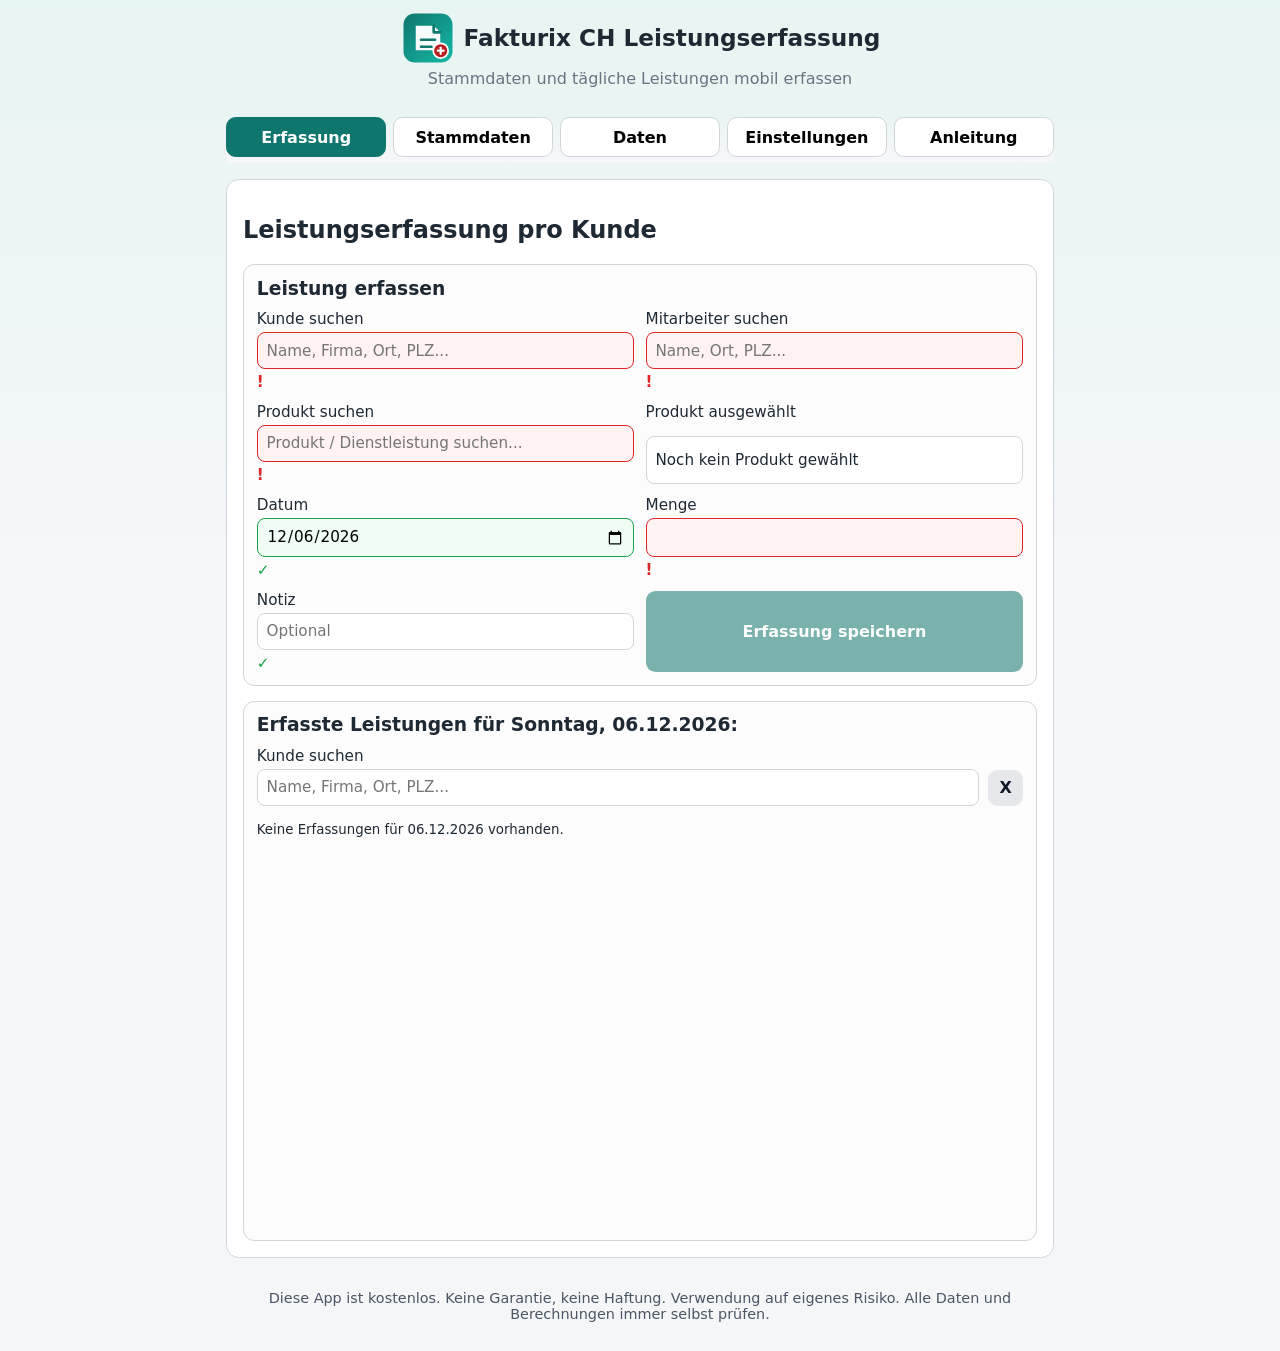
==== leistungserfassung/index.html @ 6118d9c0 "Add files via upload" ====
﻿<!doctype html>
<html lang="de-CH">
<head>
  <meta charset="UTF-8" />
  <meta name="viewport" content="width=device-width, initial-scale=1.0, viewport-fit=cover" />
  <title>Fakturix CH Leistungserfassung</title>
  <link rel="stylesheet" href="styles.css" />
  <link rel="icon" type="image/svg+xml" href="assets/fakturix-favicon.svg" />
</head>
<body>
  <header class="app-header">
    <div class="app-title-row">
      <img class="app-brand-logo" src="assets/fakturix-logo.svg" alt="Fakturix CH Logo" />
      <h1>Fakturix CH Leistungserfassung</h1>
    </div>
    <p>Stammdaten und tägliche Leistungen mobil erfassen</p>
    <br />
  </header>

  <main class="container">
    <nav class="tabs tabs-main" role="tablist" aria-label="Hauptbereiche">
      <button class="tab active" data-tab="erfassung" role="tab" aria-selected="true">Erfassung</button>
      <button class="tab" data-tab="stammdaten" role="tab" aria-selected="false">Stammdaten</button>
      <button class="tab" data-tab="wartung" role="tab" aria-selected="false">Daten</button>
      <button class="tab" data-tab="einstellungen" role="tab" aria-selected="false">Einstellungen</button>
      <button class="tab" data-tab="anleitung" role="tab" aria-selected="false">Anleitung</button>
    </nav>

    <div id="flashMessage" class="flash-message" hidden aria-live="polite"></div>

    <section id="erfassung" class="panel active" role="tabpanel">
      <h2>Leistungserfassung pro Kunde</h2>
      <section class="subsection">
        <h3>Leistung erfassen</h3>
        <form id="entryForm" class="form-grid">
          <label>Kunde suchen
            <input id="entryCustomerSearch" type="text" list="customerSuggestions" placeholder="Name, Firma, Ort, PLZ..." autocomplete="off" required data-required-linked-id="entryCustomer" />
            <datalist id="customerSuggestions"></datalist>
          </label>
          <label id="entryCustomerSelectedRow">Kunde ausgewählt
            <input id="entryCustomerDisplay" class="selection-display" type="text" readonly placeholder="Noch kein Kunde gewählt" />
            <input type="hidden" name="customerId" id="entryCustomer" />
          </label>
          <label>Mitarbeiter suchen
            <input id="entryEmployeeSearch" type="text" list="employeeSuggestions" placeholder="Name, Ort, PLZ..." autocomplete="off" required data-required-linked-id="entryEmployee" />
            <datalist id="employeeSuggestions"></datalist>
          </label>
          <label id="entryEmployeeSelectedRow">Mitarbeiter ausgewählt
            <input id="entryEmployeeDisplay" class="selection-display" type="text" readonly placeholder="Noch kein Mitarbeiter gewählt" />
            <input type="hidden" name="employeeId" id="entryEmployee" />
          </label>
          <label>Produkt suchen
            <input id="entryItemSearch" type="text" list="itemSuggestions" placeholder="Produkt / Dienstleistung suchen..." autocomplete="off" required data-required-linked-id="entryItem" />
            <datalist id="itemSuggestions"></datalist>
          </label>
          <label id="entryItemSelectedRow">Produkt ausgewählt
            <input id="entryItemDisplay" class="selection-display" type="text" readonly placeholder="Noch kein Produkt gewählt" />
            <input type="hidden" name="itemId" id="entryItem" />
          </label>
          <label>Datum
            <input name="date" id="entryDate" type="date" required />
          </label>
          <label>Menge<input name="quantity" type="number" step="0.01" min="0.01" required /></label>
          <label class="optional-indicator optional-ok">Notiz<input name="note" type="text" placeholder="Optional" /></label>
          <div class="actions">
            <button id="entrySubmitBtn" type="submit" class="primary" disabled>Erfassung speichern</button>
            <button id="entryCancelBtn" type="button" class="secondary" hidden>Bearbeiten abbrechen</button>
          </div>
        </form>
      </section>
      <section class="subsection">
        <div id="entryListHeader"></div>
        <div class="entry-list-filter-row">
          <label class="entry-list-filter-label">Kunde suchen
            <input id="entryListCustomerSearch" type="search" placeholder="Name, Firma, Ort, PLZ..." autocomplete="off" />
          </label>
          <button id="entryListCustomerClear" type="button" class="secondary" aria-label="Kundensuche zurücksetzen">X</button>
        </div>
        <div id="entryList" class="list"></div>
      </section>
    </section>

    <section id="stammdaten" class="panel" role="tabpanel" hidden>
      <nav class="tabs tabs-sub" role="tablist" aria-label="Stammdaten">
        <button class="subtab active" data-subtab="stamm-kunden" role="tab" aria-selected="true">Kunden</button>
        <button class="subtab" data-subtab="stamm-mitarbeiter" role="tab" aria-selected="false">Mitarbeiter</button>
        <button class="subtab" data-subtab="stamm-produkte" role="tab" aria-selected="false">Produkte</button>
        <button class="subtab" data-subtab="stamm-einheiten" role="tab" aria-selected="false">Einheiten</button>
        <button class="subtab" data-subtab="stamm-produkttypen" role="tab" aria-selected="false">Produkttypen</button>
      </nav>

      <section id="stamm-kunden" class="subpanel active" role="tabpanel">
        <h2>Kunden</h2>
        <section class="subsection">
          <h3>Kunde erfassen</h3>
          <form id="customerForm" class="form-grid customer-form">
            <label>Firma<input name="company" type="text" /></label>
            <div class="field-row">
              <label>Vorname<input name="firstName" type="text" required /></label>
              <label>Name<input name="lastName" type="text" required /></label>
            </div>
            <label>Strasse<input name="street" type="text" required /></label>
            <div class="field-row">
              <label>PLZ<input name="zip" type="text" required /></label>
              <label>Ort<input name="city" type="text" required /></label>
            </div>
            <label>Telefon<input name="phone" type="tel" /></label>
            <label>Email<input name="email" type="email" /></label>
            <div class="actions">
              <button id="customerSubmitBtn" type="submit" class="primary" disabled>Kunde speichern</button>
              <button id="customerCancelBtn" type="button" class="secondary" hidden>Bearbeiten abbrechen</button>
            </div>
          </form>
        </section>
        <section class="subsection">
          <h3>Meine Kunden</h3>
          <div class="entry-list-filter-row">
            <label class="entry-list-filter-label">Kunde suchen
              <input id="customerSearch" type="search" placeholder="Name, Firma, Ort, PLZ, Tel, Email..." autocomplete="off" />
            </label>
            <button id="customerSearchClear" type="button" class="secondary" aria-label="Kundensuche zurücksetzen">X</button>
          </div>
          <div id="customerList" class="list"></div>
        </section>
      </section>

      <section id="stamm-mitarbeiter" class="subpanel" role="tabpanel" hidden>
        <h2>Mitarbeiter</h2>
        <section class="subsection">
          <h3>Mitarbeiter erfassen</h3>
          <form id="employeeForm" class="form-grid customer-form">
            <div class="field-row">
              <label>Vorname<input name="firstName" type="text" required /></label>
              <label>Name<input name="lastName" type="text" required /></label>
            </div>
            <label>Strasse<input name="street" type="text" required /></label>
            <div class="field-row">
              <label>PLZ<input name="zip" type="text" required /></label>
              <label>Ort<input name="city" type="text" required /></label>
            </div>
            <label>Telefon<input name="phone" type="tel" /></label>
            <label>Email<input name="email" type="email" /></label>
            <label>IBAN<input name="iban" type="text" placeholder="CHxx xxxx xxxx xxxx xxxx x" /></label>
            <label>Vereinbarter Stundenlohn (CHF)<input name="hourlyWage" type="number" step="0.01" min="0" required /></label>
            <div class="actions">
              <button id="employeeSubmitBtn" type="submit" class="primary" disabled>Mitarbeiter speichern</button>
              <button id="employeeCancelBtn" type="button" class="secondary" hidden>Bearbeiten abbrechen</button>
            </div>
          </form>
        </section>
        <section class="subsection">
          <h3>Meine Mitarbeiter</h3>
          <div class="entry-list-filter-row">
            <label class="entry-list-filter-label">Mitarbeiter suchen
              <input id="employeeSearch" type="search" placeholder="Name, Ort, PLZ, Tel, Email..." autocomplete="off" />
            </label>
            <button id="employeeSearchClear" type="button" class="secondary" aria-label="Mitarbeitersuche zurücksetzen">X</button>
          </div>
          <div id="employeeList" class="list"></div>
        </section>
      </section>

      <section id="stamm-produkte" class="subpanel" role="tabpanel" hidden>
        <h2>Produkte</h2>
        <section class="subsection">
          <h3>Produkt erfassen</h3>
          <form id="itemForm" class="form-grid">
            <label>Bezeichnung<input name="name" type="text" required /></label>
            <label>Typ
              <select name="typeId" id="itemType" required></select>
            </label>
            <label>Einheit
              <select name="unitId" id="itemUnit" required></select>
            </label>
            <label>Preis pro Einheit (CHF)<input name="price" type="number" step="0.01" min="0" required /></label>
            <div class="actions">
              <button id="itemSubmitBtn" type="submit" class="primary" disabled>Eintrag speichern</button>
              <button id="itemCancelBtn" type="button" class="secondary" hidden>Bearbeiten abbrechen</button>
            </div>
          </form>
        </section>
        <section class="subsection product-list-section">
          <h3>Meine Produkte</h3>
          <div class="entry-list-filter-row">
            <label class="entry-list-filter-label">Dienstleistungen/Produkte suchen
              <input id="itemSearch" type="search" placeholder="Bezeichnung, Typ, Einheit, Preis..." autocomplete="off" />
            </label>
            <button id="itemSearchClear" type="button" class="secondary" aria-label="Produktsuche zurücksetzen">X</button>
          </div>
          <div id="itemList" class="list"></div>
        </section>
      </section>

      <section id="stamm-einheiten" class="subpanel" role="tabpanel" hidden>
        <h2>Einheiten</h2>
        <section class="subsection">
          <h3>Einheit erfassen</h3>
          <form id="unitForm" class="form-grid">
            <label>Bezeichnung<input name="name" type="text" required /></label>
            <div class="actions">
              <button id="unitSubmitBtn" type="submit" class="primary" disabled>Einheit speichern</button>
              <button id="unitCancelBtn" type="button" class="secondary" hidden>Bearbeiten abbrechen</button>
            </div>
          </form>
        </section>
        <section class="subsection">
          <h3>Meine Einheiten</h3>
          <div class="entry-list-filter-row">
            <label class="entry-list-filter-label">Einheit suchen
              <input id="unitSearch" type="search" placeholder="Bezeichnung..." autocomplete="off" />
            </label>
            <button id="unitSearchClear" type="button" class="secondary" aria-label="Einheitensuche zurücksetzen">X</button>
          </div>
          <div id="unitList" class="list"></div>
        </section>
      </section>

      <section id="stamm-produkttypen" class="subpanel" role="tabpanel" hidden>
        <h2>Produkttypen</h2>
        <section class="subsection">
          <h3>Produkttyp erfassen</h3>
          <form id="productTypeForm" class="form-grid">
            <label>Bezeichnung<input name="name" type="text" required /></label>
            <div class="actions">
              <button id="productTypeSubmitBtn" type="submit" class="primary" disabled>Produkttyp speichern</button>
              <button id="productTypeCancelBtn" type="button" class="secondary" hidden>Bearbeiten abbrechen</button>
            </div>
          </form>
        </section>
        <section class="subsection">
          <h3>Meine Produkttypen</h3>
          <div class="entry-list-filter-row">
            <label class="entry-list-filter-label">Produkttyp suchen
              <input id="productTypeSearch" type="search" placeholder="Bezeichnung..." autocomplete="off" />
            </label>
            <button id="productTypeSearchClear" type="button" class="secondary" aria-label="Produkttypensuche zurücksetzen">X</button>
          </div>
          <div id="productTypeList" class="list"></div>
        </section>
      </section>
    </section>

    <section id="wartung" class="panel" role="tabpanel" hidden>
      <nav class="tabs tabs-sub" role="tablist" aria-label="Wartung">
        <button class="subtab active" data-subtab="wartung-export" role="tab" aria-selected="true">Export</button>
        <button class="subtab" data-subtab="wartung-import" role="tab" aria-selected="false">Import</button>
      </nav>

      <section id="wartung-import" class="subpanel" role="tabpanel" hidden>
        <h2>Datenimport</h2>
        <p>Importiert eine zuvor exportierte JSON-Datei und ersetzt die aktuellen mobilen Daten.</p>
        <label for="importFile">Export-Datei auswählen</label>
        <input id="importFile" type="file" accept=".json,application/json" />
        <button id="importBtn" class="secondary" disabled>Importieren (ersetzen)</button>
        <p id="importStatus" class="status"></p>
      </section>

      <section id="wartung-export" class="subpanel active" role="tabpanel">
        <h2>Datenexport</h2>
        <p>Exportiert alle mobilen Daten (Kunden, Mitarbeiter, Dienstleistungen/Produkte, Erfassungen) als JSON-Datei.</p>
        <button id="exportBtn" class="primary">Exportieren</button>
        <section id="exportCleanupResult" class="cleanup-result" hidden>
          <h3>Werden beim Export bereinigt</h3>
          <div id="exportCleanupList" class="cleanup-result-list"></div>
        </section>
        <p id="exportStatus" class="status"></p>
      </section>
    </section>

    <section id="einstellungen" class="panel" role="tabpanel" hidden>
      <h2>Einstellungen</h2>
      <h3>Währung</h3>
      <form id="settingsForm" class="form-grid">
        <label>Währung (ISO-Code, z.B. CHF)
          <input id="currencyCode" name="currency" type="text" value="CHF" maxlength="3" required />
        </label>
        <h3 class="settings-subtitle">Datenbereinigung</h3>
        <label>Erfassungen aufbewahren (Monate)
          <select id="retentionMonths" name="retentionMonths" required>
            <option value="1">1</option>
            <option value="2">2</option>
            <option value="3">3</option>
            <option value="4">4</option>
            <option value="5">5</option>
            <option value="6">6</option>
            <option value="7">7</option>
            <option value="8">8</option>
            <option value="9">9</option>
            <option value="10">10</option>
            <option value="11">11</option>
            <option value="12">12</option>
          </select>
        </label>
        <button type="submit" class="primary">Einstellungen speichern</button>
      </form>
      <p id="settingsStatus" class="status"></p>
      <small>Beim Export werden Erfassungen älter als die gewählte Anzahl Monate automatisch gelöscht.</small>

      <section class="settings-reset-block">
        <h3>Applikation zurücksetzen</h3>
        <label class="reset-confirm-label">
          <input id="resetConfirmCheckbox" type="checkbox" required />
          Ich bestätige, dass alle Daten endgültig gelöscht werden.
        </label>
        <div class="actions">
          <button id="resetDataBtn" class="danger" type="button" disabled>Alle Daten löschen</button>
        </div>
      </section>
    </section>

    <section id="anleitung" class="panel" role="tabpanel" hidden>
      <h2>Anleitung Mobile App</h2>
      <section class="subsection guide">
        <h3>Allgemein</h3>
        <p>Appzweck: Gratis mobile Stammdaten- und Leistungserfassung, lokal im Browser gespeichert, mit regelmässigem Export auf Google Drive oder iCloud.</p>
        <p>Einmal monatlich werden in der Verrechnungs-Desktop-App Rechnungen mit Schweizer QR-Code generiert, Rechnungen monitoriert, Kontoauszüge importiert und Zahlungseingänge mit offenen Rechnungen abgeglichen.</p>
        <p>Zusätzlich ist eine Stundenabrechnung pro Mitarbeiter möglich.</p>
      </section>
      <section class="subsection guide">
        <h3>So ist die App gedacht</h3>
        <ol>
          <li>Zuerst unter <strong>Stammdaten</strong> alles einmalig erfassen: Kunden, Mitarbeiter, Produkte/Dienstleistungen.</li>
          <li>Danach täglich unter <strong>Erfassung</strong> pro Kunde/Mitarbeiter die Leistung mit Datum und Menge erfassen.</li>
          <li>Monatsende: Export-Datei in der Desktop-App importieren und Rechnungen erstellen.</li>
        </ol>
      </section>

      <section class="subsection guide">
        <h3>Empfohlener Tagesablauf</h3>
        <ol>
          <li>Leistung erfassen direkt nach dem Einsatz.</li>
          <li>Kurze Kontrolle der Tagesliste.</li>
          <li>Am Tagesende Export ausführen und Datei sichern.</li>
        </ol>
      </section>

      <section class="subsection guide guide-warning">
        <h3>Wichtig: Regelmässig exportieren</h3>
        <p><strong>Wichtig:</strong> Alle Daten werden im Local Storage des Browsers gespeichert und können bei Browser-Reset, App-/Browser-Update oder Gerätewechsel verloren gehen.</p>
        <p>Exportiere die Daten regelmässig (am besten täglich) und speichere die Datei zusätzlich in einer Cloud, z.B. Google Drive.</p>
        <p>Falls Daten verloren gehen, kann ein früherer Export über <strong>Wartung &gt; Import</strong> wieder importiert werden.</p>
      </section>

      <section class="subsection guide">
        <h3>Import auf Desktop</h3>
        <ol>
          <li>In der Desktop-App im Tab <strong>Import</strong> die Export-Datei laden.</li>
          <li>Nach dem Import Rechnungen für den gewünschten Monat erstellen.</li>
          <li>Rechnungsjournal prüfen und bei Bedarf drucken/speichern.</li>
        </ol>
      </section>
      <section class="subsection guide">
        <h3>Flussdiagramm</h3>
        <pre class="flow-diagram">
[Stammdaten erfassen]
Kunden | Mitarbeiter | Produkte
            |
            v
[Tägliche Leistungserfassung]
Kunde + Mitarbeiter + Produkt + Datum + Menge
            |
            v
[Regelmässig exportieren]
JSON-Datei speichern (z.B. Google Drive oder iCloud)
            |
            v
[Monatlich Desktop-Import]
Exportdatei importieren
            |
            v
[Rechnungen generieren]
pro Kunde / Monat mit Schweizer QR-Code
            |
            v
[Rechnungsmonitoring & Abgleich]
Kontoauszüge importieren, Zahlungseingänge abgleichen
            |
            v
[Mitarbeiter-Stundenabrechnung]
Stunden auswerten und abrechnen
        </pre>
      </section>
    </section>
  </main>

  <footer class="app-footer">
    Diese App ist kostenlos. Keine Garantie, keine Haftung. Verwendung auf eigenes Risiko. Alle Daten und Berechnungen immer selbst prüfen.
  </footer>

  <script src="app.js"></script>
</body>
</html>
---- leistungserfassung/styles.css ----
﻿:root {
  --bg: #f4f6f8;
  --surface: #ffffff;
  --text: #1f2933;
  --muted: #6b7280;
  --primary: #0f766e;
  --primary-contrast: #ffffff;
  --border: #d1d5db;
}

* {
  box-sizing: border-box;
}

body {
  margin: 0;
  font-family: "Segoe UI", system-ui, -apple-system, sans-serif;
  background: linear-gradient(180deg, #e7f5f2 0%, var(--bg) 40%);
  color: var(--text);
}

.app-header {
  padding: 0.65rem 1rem 0.45rem;
  text-align: center;
}

.app-header h1 {
  margin: 0;
  font-size: 1.45rem;
  line-height: 1.15;
}


.app-header p {
  margin: 0.15rem 0 0;
  color: var(--muted);
}
.container {
  width: min(860px, 100%);
  margin: 0 auto;
  padding: 0 1rem 2rem;
}

.tabs {
  display: grid;
  grid-template-columns: repeat(auto-fit, minmax(120px, 1fr));
  gap: 0.4rem;
  margin-bottom: 1rem;
}

.tab {
  border: 1px solid var(--border);
  background: var(--surface);
  border-radius: 0.6rem;
  padding: 0.6rem;
  font-weight: 600;
}

.tab.active {
  background: var(--primary);
  color: var(--primary-contrast);
  border-color: var(--primary);
}

.tabs-sub {
  margin-bottom: 0.8rem;
}

.subtab {
  border: 1px solid var(--border);
  background: var(--surface);
  border-radius: 0.6rem;
  padding: 0.55rem 0.6rem;
  font-weight: 600;
  font: inherit;
}

.subtab.active {
  background: var(--primary);
  color: var(--primary-contrast);
  border-color: var(--primary);
}

.panel {
  background: var(--surface);
  border: 1px solid var(--border);
  border-radius: 0.8rem;
  padding: 1rem;
}

.subsection {
  border: 1px solid var(--border);
  border-radius: 0.7rem;
  padding: 0.8rem;
  background: #fcfcfc;
  margin-top: 0.9rem;
}

.subsection h3 {
  margin: 0 0 0.7rem;
}

.product-list-section {
  margin-top: 1.1rem;
  border-top: 2px solid #c5d7dd;
}

.form-grid {
  display: grid;
  gap: 0.7rem;
}

.field-row {
  display: grid;
  grid-template-columns: repeat(2, minmax(0, 1fr));
  gap: 0.7rem;
}

.customer-form {
  grid-template-columns: 1fr !important;
}

label {
  display: grid;
  gap: 0.25rem;
  font-size: 0.95rem;
}

input,
select,
button {
  font: inherit;
}

input,
select {
  border: 1px solid var(--border);
  border-radius: 0.5rem;
  padding: 0.55rem;
  background: #fff;
  min-height: 2.35rem;
  width: 100%;
  line-height: 1.2;
}

input.required-empty,
select.required-empty,
textarea.required-empty {
  border-color: #dc2626;
  background: #fef2f2;
}

input.required-filled,
select.required-filled,
textarea.required-filled {
  border-color: #16a34a;
  background: #f0fdf4;
}

label.required-indicator {
  position: relative;
}

label.required-indicator.required-empty::after {
  content: " !";
  color: #dc2626;
  font-weight: 800;
}

label.required-indicator.required-filled::after {
  content: " ✓";
  color: #16a34a;
  font-weight: 800;
}

label.optional-indicator.optional-ok::after {
  content: " ✓";
  color: #16a34a;
  font-weight: 800;
}

input[type="search"] {
  -webkit-appearance: textfield;
  appearance: textfield;
}

input[type="search"]::-webkit-search-decoration,
input[type="search"]::-webkit-search-cancel-button,
input[type="search"]::-webkit-search-results-button,
input[type="search"]::-webkit-search-results-decoration {
  -webkit-appearance: none;
  appearance: none;
}

input[readonly] {
  opacity: 1;
  -webkit-text-fill-color: var(--text);
}

input.selection-display {
  -webkit-appearance: textfield;
  appearance: textfield;
  background: #fff;
}

#entryCustomerSearch,
#entryCustomerDisplay,
#entryEmployeeSearch,
#entryEmployeeDisplay {
  height: 2.35rem;
  padding: 0.55rem;
}

button {
  border: none;
  border-radius: 0.6rem;
  padding: 0.65rem 0.8rem;
  cursor: pointer;
}

button.primary {
  background: var(--primary);
  color: var(--primary-contrast);
  font-weight: 700;
}

button.secondary {
  background: #e5e7eb;
  color: #111827;
  font-weight: 600;
}

button.danger {
  background: #b91c1c;
  color: #ffffff;
  font-weight: 600;
}

.list {
  margin-top: 1rem;
  display: grid;
  gap: 0.55rem;
}

.card {
  border: 1px solid var(--border);
  border-radius: 0.6rem;
  padding: 0.6rem;
  background: #fcfcfc;
}

.card strong {
  display: block;
}

.card small {
  color: var(--muted);
}

.card .customer-address {
  font-size: 1.03rem;
  color: #374151;
}

.card .customer-meta {
  font-size: 1.03rem;
  color: #374151;
}

.card .card-actions {
  margin-top: 0.6rem;
  display: flex;
  gap: 0.45rem;
}

.actions {
  display: flex;
  gap: 0.65rem;
}

.actions button {
  flex: 1;
}

.settings-reset-block {
  margin-top: 1rem;
  border-top: 1px solid var(--border);
  padding-top: 0.8rem;
}

.settings-reset-block h3 {
  margin: 0 0 0.55rem;
}

.reset-confirm-label {
  display: flex;
  align-items: center;
  gap: 0.5rem;
  margin: 0.25rem 0 0.7rem;
}

.reset-confirm-label input[type="checkbox"] {
  width: 1rem;
  height: 1rem;
  margin-top: 0;
}

.status {
  color: var(--muted);
}

.cleanup-result {
  margin-top: 0.8rem;
  border: 1px solid var(--border);
  border-radius: 0.7rem;
  padding: 0.7rem;
  background: #f8fafc;
}

.cleanup-result h3 {
  margin: 0 0 0.6rem;
}

.cleanup-result-list {
  display: grid;
  gap: 0.45rem;
}

.cleanup-result-row {
  border: 1px solid var(--border);
  border-radius: 0.55rem;
  background: #fff;
  padding: 0.5rem 0.6rem;
}

.entry-group {
  border: 1px solid var(--border);
  border-radius: 0.7rem;
  padding: 0.6rem;
  background: #f8fafc;
  margin-bottom: 1rem;
}

.entry-day-title {
  margin: 0 0 0.7rem;
}

.entry-group h3 {
  margin: 0 0 0.5rem;
  font-size: 1rem;
}

.entry-group .entry-main {
  margin: 0;
  font-size: 1.05rem;
  font-weight: 600;
}

.entry-group .entry-sub {
  margin: 0.25rem 0 0;
  font-size: 0.98rem;
  color: var(--muted);
}

.entry-group .card + .card {
  margin-top: 0.5rem;
}

.guide ol {
  margin: 0.2rem 0 0;
  padding-left: 1.1rem;
  display: grid;
  gap: 0.35rem;
}

.guide p {
  margin: 0.35rem 0;
}

.guide-warning {
  border-color: #f59e0b;
  background: #fffbeb;
}

.flow-diagram {
  margin: 0.2rem 0 0;
  padding: 0.7rem;
  border: 1px solid var(--border);
  border-radius: 0.6rem;
  background: #ffffff;
  font-family: "Consolas", "Courier New", monospace;
  font-size: 0.86rem;
  line-height: 1.35;
  white-space: pre-wrap;
}

@media (min-width: 640px) {
  .form-grid {
    grid-template-columns: repeat(2, minmax(0, 1fr));
  }

  .form-grid button {
    grid-column: 1 / -1;
  }
}

@media (max-width: 420px) {
  .field-row {
    grid-template-columns: 1fr;
  }
}



.app-title-row {
  display: flex;
  align-items: center;
  justify-content: center;
  gap: 0.5rem;
}



.app-footer {
  max-width: 860px;
  margin: 0 auto 1rem;
  padding: 0 1rem 0.8rem;
  color: #4b5563;
  font-size: 0.9rem;

  text-align: center;
}





.app-brand-logo {
  width: 56px;
  height: 56px;
  object-fit: contain;
  display: block;
  flex: 0 0 auto;
}














button:disabled {
  opacity: 0.55;
  cursor: not-allowed;
}




.tabs-main {
  position: sticky;
  top: 0;
  z-index: 40;
  background: linear-gradient(180deg, #e7f5f2 0%, var(--bg) 70%);
  padding-top: 0.2rem;
  padding-bottom: 0.35rem;
}


.entry-list-filter-row {
  display: grid;
  grid-template-columns: 1fr auto;
  gap: 0.55rem;
  align-items: end;
  margin-bottom: 0.35rem;
}

.entry-list-filter-label {
  margin: 0;
}

#entryListCustomerClear {
  min-width: 2.2rem;
  padding-inline: 0.55rem;
  line-height: 1;
}


.flash-message {
  position: fixed;
  left: 50%;
  top: 50%;
  transform: translate(-50%, -50%);
  z-index: 9999;
  width: min(96vw, 780px);
  padding: 1.6rem 1.8rem;
  border: 2px solid #16a34a;
  background: #ecfdf3;
  color: #14532d;
  border-radius: 1rem;
  text-align: center;
  font-size: 1.9rem;
  font-weight: 800;
  line-height: 1.2;
  box-shadow: 0 18px 40px rgba(15, 118, 110, 0.3);
}

.flash-message::before {
  content: "✓";
  display: inline-flex;
  align-items: center;
  justify-content: center;
  width: 2rem;
  height: 2rem;
  margin-right: 0.7rem;
  border-radius: 999px;
  background: #16a34a;
  color: #ffffff;
  font-size: 1.35rem;
  font-weight: 900;
  vertical-align: middle;
}



#entryListCustomerClear,
#customerSearchClear,
#employeeSearchClear,
#itemSearchClear {
  min-width: 2.2rem;
  padding-inline: 0.55rem;
  line-height: 1;
}


#entryList {
  min-height: 45vh;
}













#entryCustomerSelectedRow,
#entryEmployeeSelectedRow {
  display: none;
}


#customerList,
#employeeList,
#itemList {
  min-height: 45vh;
}
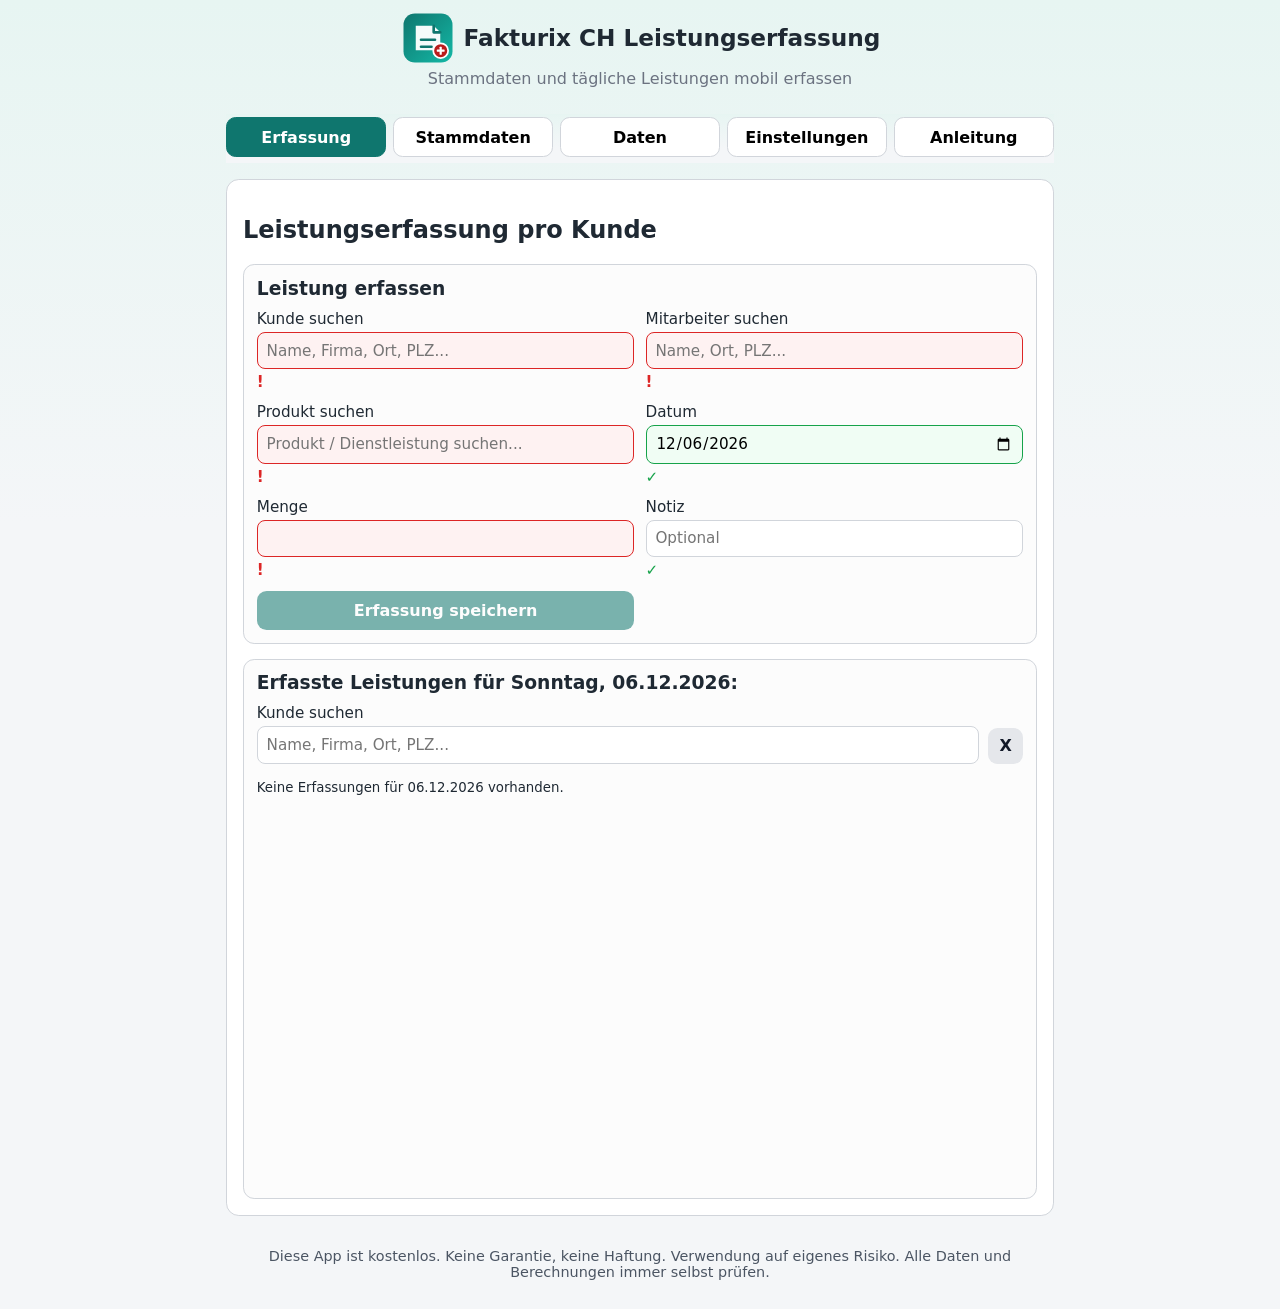
==== commit ab973f34: "Add files via upload" ====
--- a/leistungserfassung/index.html
+++ b/leistungserfassung/index.html
@@ -1,394 +1,400 @@
-﻿<!doctype html>
-<html lang="de-CH">
-<head>
-  <meta charset="UTF-8" />
-  <meta name="viewport" content="width=device-width, initial-scale=1.0, viewport-fit=cover" />
-  <title>Fakturix CH Leistungserfassung</title>
+﻿<!doctype html>
+<html lang="de-CH">
+<head>
+  <meta charset="UTF-8" />
+  <meta name="viewport" content="width=device-width, initial-scale=1.0, viewport-fit=cover" />
+  <title>Fakturix CH Leistungserfassung</title>
   <link rel="stylesheet" href="styles.css" />
-  <link rel="icon" type="image/svg+xml" href="assets/fakturix-favicon.svg" />
-</head>
-<body>
-  <header class="app-header">
-    <div class="app-title-row">
-      <img class="app-brand-logo" src="assets/fakturix-logo.svg" alt="Fakturix CH Logo" />
-      <h1>Fakturix CH Leistungserfassung</h1>
-    </div>
+  <link rel="icon" type="image/svg+xml" href="assets/fakturix-favicon.svg" />
+</head>
+<body>
+  <header class="app-header">
+    <div class="app-title-row">
+      <img class="app-brand-logo" src="assets/fakturix-logo.svg" alt="Fakturix CH Logo" />
+      <h1>Fakturix CH Leistungserfassung</h1>
+    </div>
     <p>Stammdaten und tägliche Leistungen mobil erfassen</p>
-    <br />
-  </header>
-
-  <main class="container">
-    <nav class="tabs tabs-main" role="tablist" aria-label="Hauptbereiche">
-      <button class="tab active" data-tab="erfassung" role="tab" aria-selected="true">Erfassung</button>
-      <button class="tab" data-tab="stammdaten" role="tab" aria-selected="false">Stammdaten</button>
-      <button class="tab" data-tab="wartung" role="tab" aria-selected="false">Daten</button>
-      <button class="tab" data-tab="einstellungen" role="tab" aria-selected="false">Einstellungen</button>
-      <button class="tab" data-tab="anleitung" role="tab" aria-selected="false">Anleitung</button>
+    <br />
+  </header>
+
+  <main class="container">
+    <nav class="tabs tabs-main" role="tablist" aria-label="Hauptbereiche">
+      <button class="tab active" data-tab="erfassung" role="tab" aria-selected="true">Erfassung</button>
+      <button class="tab" data-tab="stammdaten" role="tab" aria-selected="false">Stammdaten</button>
+      <button class="tab" data-tab="wartung" role="tab" aria-selected="false">Daten</button>
+      <button class="tab" data-tab="einstellungen" role="tab" aria-selected="false">Einstellungen</button>
+      <button class="tab" data-tab="anleitung" role="tab" aria-selected="false">Anleitung</button>
     </nav>
 
     <div id="flashMessage" class="flash-message" hidden aria-live="polite"></div>
 
-    <section id="erfassung" class="panel active" role="tabpanel">
-      <h2>Leistungserfassung pro Kunde</h2>
-      <section class="subsection">
-        <h3>Leistung erfassen</h3>
-        <form id="entryForm" class="form-grid">
-          <label>Kunde suchen
-            <input id="entryCustomerSearch" type="text" list="customerSuggestions" placeholder="Name, Firma, Ort, PLZ..." autocomplete="off" required data-required-linked-id="entryCustomer" />
-            <datalist id="customerSuggestions"></datalist>
-          </label>
-          <label id="entryCustomerSelectedRow">Kunde ausgewählt
-            <input id="entryCustomerDisplay" class="selection-display" type="text" readonly placeholder="Noch kein Kunde gewählt" />
-            <input type="hidden" name="customerId" id="entryCustomer" />
-          </label>
-          <label>Mitarbeiter suchen
-            <input id="entryEmployeeSearch" type="text" list="employeeSuggestions" placeholder="Name, Ort, PLZ..." autocomplete="off" required data-required-linked-id="entryEmployee" />
-            <datalist id="employeeSuggestions"></datalist>
-          </label>
-          <label id="entryEmployeeSelectedRow">Mitarbeiter ausgewählt
-            <input id="entryEmployeeDisplay" class="selection-display" type="text" readonly placeholder="Noch kein Mitarbeiter gewählt" />
-            <input type="hidden" name="employeeId" id="entryEmployee" />
-          </label>
-          <label>Produkt suchen
-            <input id="entryItemSearch" type="text" list="itemSuggestions" placeholder="Produkt / Dienstleistung suchen..." autocomplete="off" required data-required-linked-id="entryItem" />
-            <datalist id="itemSuggestions"></datalist>
-          </label>
-          <label id="entryItemSelectedRow">Produkt ausgewählt
-            <input id="entryItemDisplay" class="selection-display" type="text" readonly placeholder="Noch kein Produkt gewählt" />
-            <input type="hidden" name="itemId" id="entryItem" />
-          </label>
-          <label>Datum
-            <input name="date" id="entryDate" type="date" required />
-          </label>
-          <label>Menge<input name="quantity" type="number" step="0.01" min="0.01" required /></label>
-          <label class="optional-indicator optional-ok">Notiz<input name="note" type="text" placeholder="Optional" /></label>
+    <section id="erfassung" class="panel active" role="tabpanel">
+      <h2>Leistungserfassung pro Kunde</h2>
+      <section class="subsection">
+        <h3>Leistung erfassen</h3>
+        <form id="entryForm" class="form-grid">
+          <label>Kunde suchen
+            <input id="entryCustomerSearch" type="text" list="customerSuggestions" placeholder="Name, Firma, Ort, PLZ..." autocomplete="off" required data-required-linked-id="entryCustomer" />
+            <datalist id="customerSuggestions"></datalist>
+          </label>
+          <label id="entryCustomerSelectedRow">Kunde ausgewählt
+            <input id="entryCustomerDisplay" class="selection-display" type="text" readonly placeholder="Noch kein Kunde gewählt" />
+            <input type="hidden" name="customerId" id="entryCustomer" />
+          </label>
+          <label>Mitarbeiter suchen
+            <input id="entryEmployeeSearch" type="text" list="employeeSuggestions" placeholder="Name, Ort, PLZ..." autocomplete="off" required data-required-linked-id="entryEmployee" />
+            <datalist id="employeeSuggestions"></datalist>
+          </label>
+          <label id="entryEmployeeSelectedRow">Mitarbeiter ausgewählt
+            <input id="entryEmployeeDisplay" class="selection-display" type="text" readonly placeholder="Noch kein Mitarbeiter gewählt" />
+            <input type="hidden" name="employeeId" id="entryEmployee" />
+          </label>
+          <label>Produkt suchen
+            <input id="entryItemSearch" type="text" list="itemSuggestions" placeholder="Produkt / Dienstleistung suchen..." autocomplete="off" required data-required-linked-id="entryItem" />
+            <datalist id="itemSuggestions"></datalist>
+          </label>
+          <label id="entryItemSelectedRow">Produkt ausgewählt
+            <input id="entryItemDisplay" class="selection-display" type="text" readonly placeholder="Noch kein Produkt gewählt" />
+            <input type="hidden" name="itemId" id="entryItem" />
+          </label>
+          <label>Datum
+            <input name="date" id="entryDate" type="date" required />
+          </label>
+          <label>Menge<input name="quantity" type="number" step="0.01" min="0.01" required /></label>
+          <label class="optional-indicator optional-ok">Notiz<input name="note" type="text" placeholder="Optional" /></label>
           <div class="actions">
             <button id="entrySubmitBtn" type="submit" class="primary" disabled>Erfassung speichern</button>
             <button id="entryCancelBtn" type="button" class="secondary" hidden>Bearbeiten abbrechen</button>
-          </div>
-        </form>
-      </section>
-      <section class="subsection">
-        <div id="entryListHeader"></div>
-        <div class="entry-list-filter-row">
-          <label class="entry-list-filter-label">Kunde suchen
-            <input id="entryListCustomerSearch" type="search" placeholder="Name, Firma, Ort, PLZ..." autocomplete="off" />
-          </label>
-          <button id="entryListCustomerClear" type="button" class="secondary" aria-label="Kundensuche zurücksetzen">X</button>
-        </div>
-        <div id="entryList" class="list"></div>
-      </section>
-    </section>
-
-    <section id="stammdaten" class="panel" role="tabpanel" hidden>
-      <nav class="tabs tabs-sub" role="tablist" aria-label="Stammdaten">
-        <button class="subtab active" data-subtab="stamm-kunden" role="tab" aria-selected="true">Kunden</button>
-        <button class="subtab" data-subtab="stamm-mitarbeiter" role="tab" aria-selected="false">Mitarbeiter</button>
-        <button class="subtab" data-subtab="stamm-produkte" role="tab" aria-selected="false">Produkte</button>
-        <button class="subtab" data-subtab="stamm-einheiten" role="tab" aria-selected="false">Einheiten</button>
-        <button class="subtab" data-subtab="stamm-produkttypen" role="tab" aria-selected="false">Produkttypen</button>
-      </nav>
-
-      <section id="stamm-kunden" class="subpanel active" role="tabpanel">
-        <h2>Kunden</h2>
-        <section class="subsection">
-          <h3>Kunde erfassen</h3>
-          <form id="customerForm" class="form-grid customer-form">
-            <label>Firma<input name="company" type="text" /></label>
-            <div class="field-row">
-              <label>Vorname<input name="firstName" type="text" required /></label>
-              <label>Name<input name="lastName" type="text" required /></label>
-            </div>
-            <label>Strasse<input name="street" type="text" required /></label>
-            <div class="field-row">
-              <label>PLZ<input name="zip" type="text" required /></label>
-              <label>Ort<input name="city" type="text" required /></label>
-            </div>
-            <label>Telefon<input name="phone" type="tel" /></label>
-            <label>Email<input name="email" type="email" /></label>
-            <div class="actions">
-              <button id="customerSubmitBtn" type="submit" class="primary" disabled>Kunde speichern</button>
-              <button id="customerCancelBtn" type="button" class="secondary" hidden>Bearbeiten abbrechen</button>
-            </div>
-          </form>
-        </section>
-        <section class="subsection">
-          <h3>Meine Kunden</h3>
-          <div class="entry-list-filter-row">
-            <label class="entry-list-filter-label">Kunde suchen
-              <input id="customerSearch" type="search" placeholder="Name, Firma, Ort, PLZ, Tel, Email..." autocomplete="off" />
-            </label>
-            <button id="customerSearchClear" type="button" class="secondary" aria-label="Kundensuche zurücksetzen">X</button>
-          </div>
-          <div id="customerList" class="list"></div>
-        </section>
-      </section>
-
-      <section id="stamm-mitarbeiter" class="subpanel" role="tabpanel" hidden>
-        <h2>Mitarbeiter</h2>
-        <section class="subsection">
-          <h3>Mitarbeiter erfassen</h3>
-          <form id="employeeForm" class="form-grid customer-form">
-            <div class="field-row">
-              <label>Vorname<input name="firstName" type="text" required /></label>
-              <label>Name<input name="lastName" type="text" required /></label>
-            </div>
-            <label>Strasse<input name="street" type="text" required /></label>
-            <div class="field-row">
-              <label>PLZ<input name="zip" type="text" required /></label>
-              <label>Ort<input name="city" type="text" required /></label>
-            </div>
-            <label>Telefon<input name="phone" type="tel" /></label>
-            <label>Email<input name="email" type="email" /></label>
-            <label>IBAN<input name="iban" type="text" placeholder="CHxx xxxx xxxx xxxx xxxx x" /></label>
-            <label>Vereinbarter Stundenlohn (CHF)<input name="hourlyWage" type="number" step="0.01" min="0" required /></label>
-            <div class="actions">
-              <button id="employeeSubmitBtn" type="submit" class="primary" disabled>Mitarbeiter speichern</button>
-              <button id="employeeCancelBtn" type="button" class="secondary" hidden>Bearbeiten abbrechen</button>
-            </div>
-          </form>
-        </section>
-        <section class="subsection">
-          <h3>Meine Mitarbeiter</h3>
-          <div class="entry-list-filter-row">
-            <label class="entry-list-filter-label">Mitarbeiter suchen
-              <input id="employeeSearch" type="search" placeholder="Name, Ort, PLZ, Tel, Email..." autocomplete="off" />
-            </label>
-            <button id="employeeSearchClear" type="button" class="secondary" aria-label="Mitarbeitersuche zurücksetzen">X</button>
-          </div>
-          <div id="employeeList" class="list"></div>
-        </section>
-      </section>
-
-      <section id="stamm-produkte" class="subpanel" role="tabpanel" hidden>
-        <h2>Produkte</h2>
-        <section class="subsection">
-          <h3>Produkt erfassen</h3>
-          <form id="itemForm" class="form-grid">
-            <label>Bezeichnung<input name="name" type="text" required /></label>
-            <label>Typ
-              <select name="typeId" id="itemType" required></select>
-            </label>
-            <label>Einheit
-              <select name="unitId" id="itemUnit" required></select>
-            </label>
-            <label>Preis pro Einheit (CHF)<input name="price" type="number" step="0.01" min="0" required /></label>
-            <div class="actions">
-              <button id="itemSubmitBtn" type="submit" class="primary" disabled>Eintrag speichern</button>
-              <button id="itemCancelBtn" type="button" class="secondary" hidden>Bearbeiten abbrechen</button>
-            </div>
-          </form>
-        </section>
-        <section class="subsection product-list-section">
-          <h3>Meine Produkte</h3>
-          <div class="entry-list-filter-row">
-            <label class="entry-list-filter-label">Dienstleistungen/Produkte suchen
-              <input id="itemSearch" type="search" placeholder="Bezeichnung, Typ, Einheit, Preis..." autocomplete="off" />
-            </label>
-            <button id="itemSearchClear" type="button" class="secondary" aria-label="Produktsuche zurücksetzen">X</button>
-          </div>
-          <div id="itemList" class="list"></div>
-        </section>
-      </section>
-
-      <section id="stamm-einheiten" class="subpanel" role="tabpanel" hidden>
-        <h2>Einheiten</h2>
-        <section class="subsection">
-          <h3>Einheit erfassen</h3>
-          <form id="unitForm" class="form-grid">
-            <label>Bezeichnung<input name="name" type="text" required /></label>
-            <div class="actions">
-              <button id="unitSubmitBtn" type="submit" class="primary" disabled>Einheit speichern</button>
-              <button id="unitCancelBtn" type="button" class="secondary" hidden>Bearbeiten abbrechen</button>
-            </div>
-          </form>
-        </section>
-        <section class="subsection">
-          <h3>Meine Einheiten</h3>
-          <div class="entry-list-filter-row">
-            <label class="entry-list-filter-label">Einheit suchen
-              <input id="unitSearch" type="search" placeholder="Bezeichnung..." autocomplete="off" />
-            </label>
-            <button id="unitSearchClear" type="button" class="secondary" aria-label="Einheitensuche zurücksetzen">X</button>
-          </div>
-          <div id="unitList" class="list"></div>
-        </section>
-      </section>
-
-      <section id="stamm-produkttypen" class="subpanel" role="tabpanel" hidden>
-        <h2>Produkttypen</h2>
-        <section class="subsection">
-          <h3>Produkttyp erfassen</h3>
-          <form id="productTypeForm" class="form-grid">
-            <label>Bezeichnung<input name="name" type="text" required /></label>
-            <div class="actions">
-              <button id="productTypeSubmitBtn" type="submit" class="primary" disabled>Produkttyp speichern</button>
-              <button id="productTypeCancelBtn" type="button" class="secondary" hidden>Bearbeiten abbrechen</button>
-            </div>
-          </form>
-        </section>
-        <section class="subsection">
-          <h3>Meine Produkttypen</h3>
-          <div class="entry-list-filter-row">
-            <label class="entry-list-filter-label">Produkttyp suchen
-              <input id="productTypeSearch" type="search" placeholder="Bezeichnung..." autocomplete="off" />
-            </label>
-            <button id="productTypeSearchClear" type="button" class="secondary" aria-label="Produkttypensuche zurücksetzen">X</button>
-          </div>
-          <div id="productTypeList" class="list"></div>
-        </section>
-      </section>
-    </section>
-
-    <section id="wartung" class="panel" role="tabpanel" hidden>
-      <nav class="tabs tabs-sub" role="tablist" aria-label="Wartung">
-        <button class="subtab active" data-subtab="wartung-export" role="tab" aria-selected="true">Export</button>
-        <button class="subtab" data-subtab="wartung-import" role="tab" aria-selected="false">Import</button>
-      </nav>
-
-      <section id="wartung-import" class="subpanel" role="tabpanel" hidden>
-        <h2>Datenimport</h2>
-        <p>Importiert eine zuvor exportierte JSON-Datei und ersetzt die aktuellen mobilen Daten.</p>
-        <label for="importFile">Export-Datei auswählen</label>
-        <input id="importFile" type="file" accept=".json,application/json" />
-        <button id="importBtn" class="secondary" disabled>Importieren (ersetzen)</button>
-        <p id="importStatus" class="status"></p>
-      </section>
-
-      <section id="wartung-export" class="subpanel active" role="tabpanel">
-        <h2>Datenexport</h2>
-        <p>Exportiert alle mobilen Daten (Kunden, Mitarbeiter, Dienstleistungen/Produkte, Erfassungen) als JSON-Datei.</p>
-        <button id="exportBtn" class="primary">Exportieren</button>
-        <section id="exportCleanupResult" class="cleanup-result" hidden>
-          <h3>Werden beim Export bereinigt</h3>
-          <div id="exportCleanupList" class="cleanup-result-list"></div>
-        </section>
-        <p id="exportStatus" class="status"></p>
-      </section>
-    </section>
-
-    <section id="einstellungen" class="panel" role="tabpanel" hidden>
-      <h2>Einstellungen</h2>
-      <h3>Währung</h3>
-      <form id="settingsForm" class="form-grid">
-        <label>Währung (ISO-Code, z.B. CHF)
-          <input id="currencyCode" name="currency" type="text" value="CHF" maxlength="3" required />
-        </label>
-        <h3 class="settings-subtitle">Datenbereinigung</h3>
-        <label>Erfassungen aufbewahren (Monate)
-          <select id="retentionMonths" name="retentionMonths" required>
-            <option value="1">1</option>
-            <option value="2">2</option>
-            <option value="3">3</option>
-            <option value="4">4</option>
-            <option value="5">5</option>
-            <option value="6">6</option>
-            <option value="7">7</option>
-            <option value="8">8</option>
-            <option value="9">9</option>
-            <option value="10">10</option>
-            <option value="11">11</option>
-            <option value="12">12</option>
-          </select>
-        </label>
-        <button type="submit" class="primary">Einstellungen speichern</button>
-      </form>
-      <p id="settingsStatus" class="status"></p>
-      <small>Beim Export werden Erfassungen älter als die gewählte Anzahl Monate automatisch gelöscht.</small>
-
-      <section class="settings-reset-block">
-        <h3>Applikation zurücksetzen</h3>
-        <label class="reset-confirm-label">
-          <input id="resetConfirmCheckbox" type="checkbox" required />
-          Ich bestätige, dass alle Daten endgültig gelöscht werden.
-        </label>
-        <div class="actions">
-          <button id="resetDataBtn" class="danger" type="button" disabled>Alle Daten löschen</button>
-        </div>
-      </section>
-    </section>
-
-    <section id="anleitung" class="panel" role="tabpanel" hidden>
-      <h2>Anleitung Mobile App</h2>
-      <section class="subsection guide">
-        <h3>Allgemein</h3>
-        <p>Appzweck: Gratis mobile Stammdaten- und Leistungserfassung, lokal im Browser gespeichert, mit regelmässigem Export auf Google Drive oder iCloud.</p>
-        <p>Einmal monatlich werden in der Verrechnungs-Desktop-App Rechnungen mit Schweizer QR-Code generiert, Rechnungen monitoriert, Kontoauszüge importiert und Zahlungseingänge mit offenen Rechnungen abgeglichen.</p>
-        <p>Zusätzlich ist eine Stundenabrechnung pro Mitarbeiter möglich.</p>
-      </section>
-      <section class="subsection guide">
-        <h3>So ist die App gedacht</h3>
-        <ol>
-          <li>Zuerst unter <strong>Stammdaten</strong> alles einmalig erfassen: Kunden, Mitarbeiter, Produkte/Dienstleistungen.</li>
-          <li>Danach täglich unter <strong>Erfassung</strong> pro Kunde/Mitarbeiter die Leistung mit Datum und Menge erfassen.</li>
-          <li>Monatsende: Export-Datei in der Desktop-App importieren und Rechnungen erstellen.</li>
-        </ol>
-      </section>
-
-      <section class="subsection guide">
-        <h3>Empfohlener Tagesablauf</h3>
-        <ol>
-          <li>Leistung erfassen direkt nach dem Einsatz.</li>
-          <li>Kurze Kontrolle der Tagesliste.</li>
-          <li>Am Tagesende Export ausführen und Datei sichern.</li>
-        </ol>
-      </section>
-
+          </div>
+        </form>
+      </section>
+      <section class="subsection">
+        <div id="entryListHeader"></div>
+        <div class="entry-list-filter-row">
+          <label class="entry-list-filter-label">Kunde suchen
+            <input id="entryListCustomerSearch" type="search" placeholder="Name, Firma, Ort, PLZ..." autocomplete="off" />
+          </label>
+          <button id="entryListCustomerClear" type="button" class="secondary" aria-label="Kundensuche zurücksetzen">X</button>
+        </div>
+        <div id="entryList" class="list"></div>
+      </section>
+    </section>
+
+    <section id="stammdaten" class="panel" role="tabpanel" hidden>
+      <nav class="tabs tabs-sub" role="tablist" aria-label="Stammdaten">
+        <button class="subtab active" data-subtab="stamm-kunden" role="tab" aria-selected="true">Kunden</button>
+        <button class="subtab" data-subtab="stamm-mitarbeiter" role="tab" aria-selected="false">Mitarbeiter</button>
+        <button class="subtab" data-subtab="stamm-produkte" role="tab" aria-selected="false">Produkte</button>
+        <button class="subtab" data-subtab="stamm-einheiten" role="tab" aria-selected="false">Einheiten</button>
+        <button class="subtab" data-subtab="stamm-produkttypen" role="tab" aria-selected="false">Produkttypen</button>
+      </nav>
+
+      <section id="stamm-kunden" class="subpanel active" role="tabpanel">
+        <h2>Kunden</h2>
+        <section class="subsection">
+          <h3>Kunde erfassen</h3>
+          <form id="customerForm" class="form-grid customer-form">
+            <label>Firma<input name="company" type="text" /></label>
+            <div class="field-row">
+              <label>Vorname<input name="firstName" type="text" required /></label>
+              <label>Name<input name="lastName" type="text" required /></label>
+            </div>
+            <label>Strasse<input name="street" type="text" required /></label>
+            <div class="field-row">
+              <label>PLZ<input name="zip" type="text" required /></label>
+              <label>Ort<input name="city" type="text" required /></label>
+            </div>
+            <label>Telefon<input name="phone" type="tel" /></label>
+            <label>Email<input name="email" type="email" /></label>
+            <div class="actions">
+              <button id="customerSubmitBtn" type="submit" class="primary" disabled>Kunde speichern</button>
+              <button id="customerCancelBtn" type="button" class="secondary" hidden>Bearbeiten abbrechen</button>
+            </div>
+          </form>
+        </section>
+        <section class="subsection">
+          <h3>Meine Kunden</h3>
+          <div class="entry-list-filter-row">
+            <label class="entry-list-filter-label">Kunde suchen
+              <input id="customerSearch" type="search" placeholder="Name, Firma, Ort, PLZ, Tel, Email..." autocomplete="off" />
+            </label>
+            <button id="customerSearchClear" type="button" class="secondary" aria-label="Kundensuche zurücksetzen">X</button>
+          </div>
+          <div id="customerList" class="list"></div>
+        </section>
+      </section>
+
+      <section id="stamm-mitarbeiter" class="subpanel" role="tabpanel" hidden>
+        <h2>Mitarbeiter</h2>
+        <section class="subsection">
+          <h3>Mitarbeiter erfassen</h3>
+          <form id="employeeForm" class="form-grid customer-form">
+            <div class="field-row">
+              <label>Vorname<input name="firstName" type="text" required /></label>
+              <label>Name<input name="lastName" type="text" required /></label>
+            </div>
+            <label>Strasse<input name="street" type="text" required /></label>
+            <div class="field-row">
+              <label>PLZ<input name="zip" type="text" required /></label>
+              <label>Ort<input name="city" type="text" required /></label>
+            </div>
+            <label>Telefon<input name="phone" type="tel" /></label>
+            <label>Email<input name="email" type="email" /></label>
+            <label>IBAN<input name="iban" type="text" placeholder="CHxx xxxx xxxx xxxx xxxx x" /></label>
+            <label>Vereinbarter Stundenlohn<input name="hourlyWage" type="number" step="0.01" min="0" required /></label>
+            <div class="actions">
+              <button id="employeeSubmitBtn" type="submit" class="primary" disabled>Mitarbeiter speichern</button>
+              <button id="employeeCancelBtn" type="button" class="secondary" hidden>Bearbeiten abbrechen</button>
+            </div>
+          </form>
+        </section>
+        <section class="subsection">
+          <h3>Meine Mitarbeiter</h3>
+          <div class="entry-list-filter-row">
+            <label class="entry-list-filter-label">Mitarbeiter suchen
+              <input id="employeeSearch" type="search" placeholder="Name, Ort, PLZ, Tel, Email..." autocomplete="off" />
+            </label>
+            <button id="employeeSearchClear" type="button" class="secondary" aria-label="Mitarbeitersuche zurücksetzen">X</button>
+          </div>
+          <div id="employeeList" class="list"></div>
+        </section>
+      </section>
+
+      <section id="stamm-produkte" class="subpanel" role="tabpanel" hidden>
+        <h2>Produkte</h2>
+        <section class="subsection">
+          <h3>Produkt erfassen</h3>
+          <form id="itemForm" class="form-grid">
+            <label>Bezeichnung<input name="name" type="text" required /></label>
+            <label>Typ
+              <select name="typeId" id="itemType" required></select>
+            </label>
+            <label>Einheit
+              <select name="unitId" id="itemUnit" required></select>
+            </label>
+            <label>Preis pro Einheit<input name="price" type="number" step="0.01" min="0" required /></label>
+            <label>Einstandspreis<input name="costPrice" type="number" step="0.01" min="0" required /></label>
+            <div class="actions">
+              <button id="itemSubmitBtn" type="submit" class="primary" disabled>Eintrag speichern</button>
+              <button id="itemCancelBtn" type="button" class="secondary" hidden>Bearbeiten abbrechen</button>
+            </div>
+          </form>
+        </section>
+        <section class="subsection product-list-section">
+          <h3>Meine Produkte</h3>
+          <div class="entry-list-filter-row">
+            <label class="entry-list-filter-label">Produkte suchen
+              <input id="itemSearch" type="search" placeholder="Bezeichnung, Typ, Einheit, Preis, Einstand..." autocomplete="off" />
+            </label>
+            <button id="itemSearchClear" type="button" class="secondary" aria-label="Produktsuche zurücksetzen">X</button>
+          </div>
+          <div id="itemList" class="list"></div>
+        </section>
+      </section>
+
+      <section id="stamm-einheiten" class="subpanel" role="tabpanel" hidden>
+        <h2>Einheiten</h2>
+        <section class="subsection">
+          <h3>Einheit erfassen</h3>
+          <form id="unitForm" class="form-grid">
+            <label>Bezeichnung<input name="name" type="text" required /></label>
+            <div class="actions">
+              <button id="unitSubmitBtn" type="submit" class="primary" disabled>Einheit speichern</button>
+              <button id="unitCancelBtn" type="button" class="secondary" hidden>Bearbeiten abbrechen</button>
+            </div>
+          </form>
+        </section>
+        <section class="subsection">
+          <h3>Meine Einheiten</h3>
+          <div class="entry-list-filter-row">
+            <label class="entry-list-filter-label">Einheit suchen
+              <input id="unitSearch" type="search" placeholder="Bezeichnung..." autocomplete="off" />
+            </label>
+            <button id="unitSearchClear" type="button" class="secondary" aria-label="Einheitensuche zurücksetzen">X</button>
+          </div>
+          <div id="unitList" class="list"></div>
+        </section>
+      </section>
+
+      <section id="stamm-produkttypen" class="subpanel" role="tabpanel" hidden>
+        <h2>Produkttypen</h2>
+        <section class="subsection">
+          <h3>Produkttyp erfassen</h3>
+          <form id="productTypeForm" class="form-grid">
+            <label>Bezeichnung<input name="name" type="text" required /></label>
+            <div class="actions">
+              <button id="productTypeSubmitBtn" type="submit" class="primary" disabled>Produkttyp speichern</button>
+              <button id="productTypeCancelBtn" type="button" class="secondary" hidden>Bearbeiten abbrechen</button>
+            </div>
+          </form>
+        </section>
+        <section class="subsection">
+          <h3>Meine Produkttypen</h3>
+          <div class="entry-list-filter-row">
+            <label class="entry-list-filter-label">Produkttyp suchen
+              <input id="productTypeSearch" type="search" placeholder="Bezeichnung..." autocomplete="off" />
+            </label>
+            <button id="productTypeSearchClear" type="button" class="secondary" aria-label="Produkttypensuche zurücksetzen">X</button>
+          </div>
+          <div id="productTypeList" class="list"></div>
+        </section>
+      </section>
+    </section>
+
+    <section id="wartung" class="panel" role="tabpanel" hidden>
+      <nav class="tabs tabs-sub" role="tablist" aria-label="Wartung">
+        <button class="subtab active" data-subtab="wartung-export" role="tab" aria-selected="true">Export</button>
+        <button class="subtab" data-subtab="wartung-import" role="tab" aria-selected="false">Import</button>
+      </nav>
+
+      <section id="wartung-import" class="subpanel" role="tabpanel" hidden>
+        <h2>Datenimport</h2>
+        <p>Importiert eine zuvor exportierte JSON-Datei und ersetzt die aktuellen mobilen Daten.</p>
+        <label for="importFile">Export-Datei auswählen</label>
+        <input id="importFile" type="file" accept=".json,application/json" />
+        <button id="importBtn" class="secondary" disabled>Importieren (ersetzen)</button>
+        <p id="importStatus" class="status"></p>
+      </section>
+
+      <section id="wartung-export" class="subpanel active" role="tabpanel">
+        <h2>Datenexport</h2>
+        <p>Exportiert alle mobilen Daten (Kunden, Mitarbeiter, Produkte, Erfassungen) als JSON-Datei.</p>
+        <button id="exportBtn" class="primary">Exportieren</button>
+        <section id="exportCleanupResult" class="cleanup-result" hidden>
+          <h3>Werden beim Export bereinigt</h3>
+          <div id="exportCleanupList" class="cleanup-result-list"></div>
+        </section>
+        <p id="exportStatus" class="status"></p>
+      </section>
+    </section>
+
+    <section id="einstellungen" class="panel" role="tabpanel" hidden>
+      <h2>Einstellungen</h2>
+      <h3>Währung</h3>
+      <form id="settingsForm" class="form-grid">
+        <label>Währung (ISO-Code, z.B. CHF)
+          <input id="currencyCode" name="currency" type="text" value="CHF" maxlength="3" required />
+        </label>
+        <h3 class="settings-subtitle">Datenbereinigung</h3>
+        <label>Erfassungen aufbewahren (Monate)
+          <select id="retentionMonths" name="retentionMonths" required>
+            <option value="1">1</option>
+            <option value="2">2</option>
+            <option value="3">3</option>
+            <option value="4">4</option>
+            <option value="5">5</option>
+            <option value="6">6</option>
+            <option value="7">7</option>
+            <option value="8">8</option>
+            <option value="9">9</option>
+            <option value="10">10</option>
+            <option value="11">11</option>
+            <option value="12">12</option>
+          </select>
+        </label>
+        <button type="submit" class="primary">Einstellungen speichern</button>
+      </form>
+      <p id="settingsStatus" class="status"></p>
+      <small>Beim Export werden Erfassungen älter als die gewählte Anzahl Monate automatisch gelöscht.</small>
+
+      <section class="settings-reset-block">
+        <h3>Applikation zurücksetzen</h3>
+        <label class="reset-confirm-label">
+          <input id="resetConfirmCheckbox" type="checkbox" required />
+          Ich bestätige, dass alle Daten endgültig gelöscht werden.
+        </label>
+        <div class="actions">
+          <button id="resetDataBtn" class="danger" type="button" disabled>Alle Daten löschen</button>
+        </div>
+      </section>
+    </section>
+
+    <section id="anleitung" class="panel" role="tabpanel" hidden>
+      <h2>Anleitung Mobile App</h2>
+      <section class="subsection guide">
+        <h3>Allgemein</h3>
+        <p>Appzweck: Gratis mobile Stammdaten- und Leistungserfassung, lokal im Browser gespeichert, mit regelmässigem Export auf Google Drive oder iCloud.</p>
+        <p>Einmal monatlich werden in der Verrechnungs-Desktop-App Rechnungen mit Schweizer QR-Code generiert, Rechnungen monitoriert, Kontoauszüge importiert und Zahlungseingänge mit offenen Rechnungen abgeglichen.</p>
+        <p>Zusätzlich ist eine Stundenabrechnung pro Mitarbeiter möglich.</p>
+      </section>
+      <section class="subsection guide">
+        <h3>So ist die App gedacht</h3>
+        <ol>
+          <li>Zuerst unter <strong>Stammdaten</strong> alles einmalig erfassen: Kunden, Mitarbeiter, Produkte, Einheiten und Produkttypen.</li>
+          <li>Unter <strong>Einstellungen</strong> Währung und Aufbewahrungsdauer prüfen/speichern.</li>
+          <li>Danach täglich unter <strong>Erfassung</strong> pro Kunde/Mitarbeiter die Leistung mit Datum und Menge erfassen.</li>
+          <li>Monatsende: Export-Datei in der Desktop-App importieren und Rechnungen erstellen.</li>
+        </ol>
+      </section>
+
+      <section class="subsection guide">
+        <h3>Empfohlener Tagesablauf</h3>
+        <ol>
+          <li>Leistung erfassen direkt nach dem Einsatz.</li>
+          <li>Kurze Kontrolle der Tagesliste.</li>
+          <li>Am Tagesende Export ausführen und Datei sichern.</li>
+        </ol>
+      </section>
+
       <section class="subsection guide guide-warning">
         <h3>Wichtig: Regelmässig exportieren</h3>
         <p><strong>Wichtig:</strong> Alle Daten werden im Local Storage des Browsers gespeichert und können bei Browser-Reset, App-/Browser-Update oder Gerätewechsel verloren gehen.</p>
         <p>Exportiere die Daten regelmässig (am besten täglich) und speichere die Datei zusätzlich in einer Cloud, z.B. Google Drive.</p>
-        <p>Falls Daten verloren gehen, kann ein früherer Export über <strong>Wartung &gt; Import</strong> wieder importiert werden.</p>
-      </section>
-
-      <section class="subsection guide">
-        <h3>Import auf Desktop</h3>
-        <ol>
-          <li>In der Desktop-App im Tab <strong>Import</strong> die Export-Datei laden.</li>
-          <li>Nach dem Import Rechnungen für den gewünschten Monat erstellen.</li>
-          <li>Rechnungsjournal prüfen und bei Bedarf drucken/speichern.</li>
-        </ol>
-      </section>
-      <section class="subsection guide">
-        <h3>Flussdiagramm</h3>
-        <pre class="flow-diagram">
-[Stammdaten erfassen]
-Kunden | Mitarbeiter | Produkte
-            |
-            v
-[Tägliche Leistungserfassung]
-Kunde + Mitarbeiter + Produkt + Datum + Menge
-            |
-            v
-[Regelmässig exportieren]
-JSON-Datei speichern (z.B. Google Drive oder iCloud)
-            |
-            v
-[Monatlich Desktop-Import]
-Exportdatei importieren
-            |
-            v
-[Rechnungen generieren]
-pro Kunde / Monat mit Schweizer QR-Code
-            |
-            v
-[Rechnungsmonitoring & Abgleich]
-Kontoauszüge importieren, Zahlungseingänge abgleichen
-            |
-            v
-[Mitarbeiter-Stundenabrechnung]
-Stunden auswerten und abrechnen
-        </pre>
-      </section>
-    </section>
-  </main>
-
-  <footer class="app-footer">
-    Diese App ist kostenlos. Keine Garantie, keine Haftung. Verwendung auf eigenes Risiko. Alle Daten und Berechnungen immer selbst prüfen.
-  </footer>
-
-  <script src="app.js"></script>
-</body>
+        <p>Falls Daten verloren gehen, kann ein früherer Export über <strong>Daten &gt; Import</strong> wieder importiert werden.</p>
+      </section>
+
+      <section class="subsection guide">
+        <h3>Import auf Desktop</h3>
+        <ol>
+          <li>In der Desktop-App im Tab <strong>Import</strong> die Export-Datei laden.</li>
+          <li>Nach dem Import Rechnungen für den gewünschten Monat erstellen.</li>
+          <li>Rechnungsjournal prüfen und bei Bedarf drucken/speichern.</li>
+        </ol>
+      </section>
+      <section class="subsection guide">
+        <h3>Flussdiagramm</h3>
+        <pre class="flow-diagram">
+[Stammdaten erfassen]
+Kunden | Mitarbeiter | Produkte | Einheiten | Produkttypen
+            |
+            v
+[Einstellungen prüfen]
+Währung und Aufbewahrungsdauer festlegen
+            |
+            v
+[Tägliche Leistungserfassung]
+Kunde + Mitarbeiter + Produkt + Datum + Menge
+            |
+            v
+[Regelmässig exportieren]
+JSON-Datei speichern (z.B. Google Drive oder iCloud)
+            |
+            v
+[Monatlich Desktop-Import]
+Exportdatei importieren
+            |
+            v
+[Rechnungen generieren]
+pro Kunde / Monat mit Schweizer QR-Code
+            |
+            v
+[Rechnungsmonitoring & Abgleich]
+Kontoauszüge importieren, Zahlungseingänge abgleichen
+            |
+            v
+[Mitarbeiter-Stundenabrechnung]
+Stunden auswerten und abrechnen
+        </pre>
+      </section>
+    </section>
+  </main>
+
+  <footer class="app-footer">
+    Diese App ist kostenlos. Keine Garantie, keine Haftung. Verwendung auf eigenes Risiko. Alle Daten und Berechnungen immer selbst prüfen.
+  </footer>
+
+  <script src="app.js"></script>
+</body>
 </html>
 
 
@@ -444,3 +450,11 @@
 
 
 
+
+
+
+
+
+
+
+
--- a/leistungserfassung/styles.css
+++ b/leistungserfassung/styles.css
@@ -402,6 +402,11 @@
   .form-grid button {
     grid-column: 1 / -1;
   }
+
+  .form-grid .settings-subtitle {
+    grid-column: 1 / -1;
+    margin: 0.3rem 0 0.1rem;
+  }
 }
 
 @media (max-width: 420px) {
@@ -557,7 +562,8 @@
 
 
 #entryCustomerSelectedRow,
-#entryEmployeeSelectedRow {
+#entryEmployeeSelectedRow,
+#entryItemSelectedRow {
   display: none;
 }
 
@@ -569,3 +575,9 @@
 }
 
 
+
+
+
+
+
+
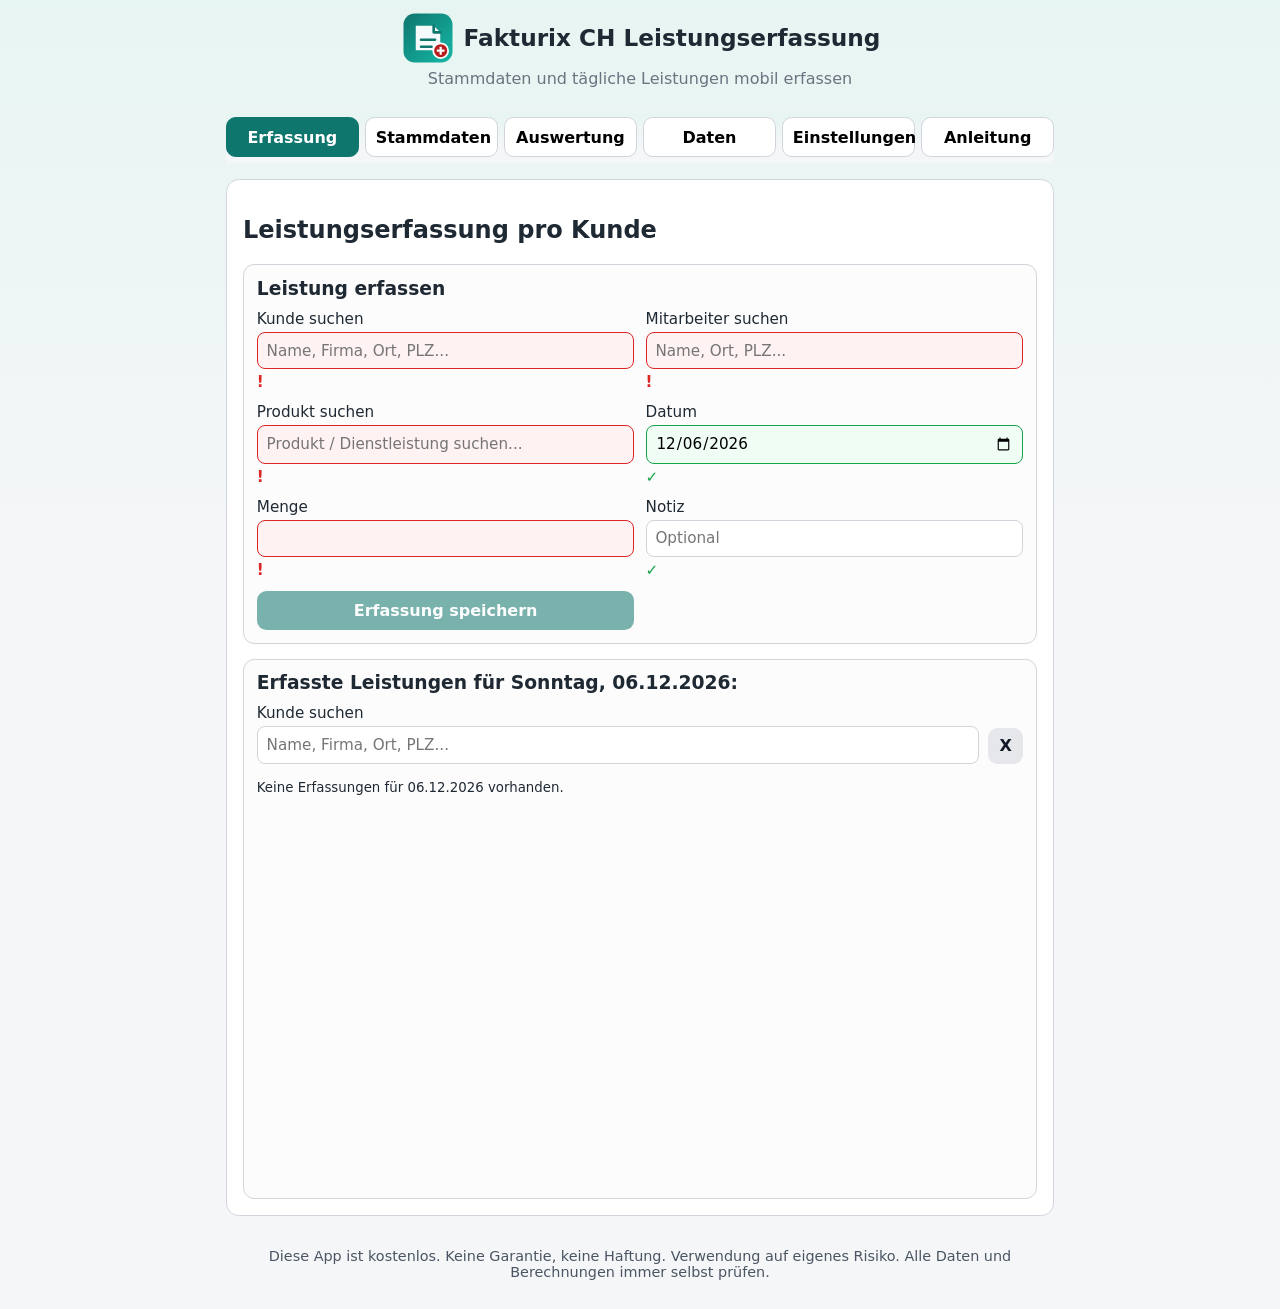
==== commit c5f5b8c9: "Add files via upload" ====
--- a/leistungserfassung/index.html
+++ b/leistungserfassung/index.html
@@ -21,6 +21,7 @@
     <nav class="tabs tabs-main" role="tablist" aria-label="Hauptbereiche">
       <button class="tab active" data-tab="erfassung" role="tab" aria-selected="true">Erfassung</button>
       <button class="tab" data-tab="stammdaten" role="tab" aria-selected="false">Stammdaten</button>
+      <button class="tab" data-tab="auswertung" role="tab" aria-selected="false">Auswertung</button>
       <button class="tab" data-tab="wartung" role="tab" aria-selected="false">Daten</button>
       <button class="tab" data-tab="einstellungen" role="tab" aria-selected="false">Einstellungen</button>
       <button class="tab" data-tab="anleitung" role="tab" aria-selected="false">Anleitung</button>
@@ -80,13 +81,37 @@
       </section>
     </section>
 
+
+            <section id="auswertung" class="panel" role="tabpanel" hidden>
+      <nav class="tabs tabs-sub" role="tablist" aria-label="Auswertung Untermenü">
+        <button class="subtab active" data-subtab="auswertung-stunden" role="tab" aria-selected="true">Stunden</button>
+        <button class="subtab" data-subtab="auswertung-produkte" role="tab" aria-selected="false">Produkte</button>
+      </nav>
+
+      <h2>Auswertung</h2>
+      <section class="subsection">
+        <label>Monat
+          <input id="reportMonth" type="month" />
+        </label>
+      </section>
+
+      <section id="auswertung-stunden" class="subpanel active" role="tabpanel">
+        <section class="subsection">
+          <div id="reportCalendar" class="report-calendar-wrap"></div>
+        </section>
+      </section>
+
+      <section id="auswertung-produkte" class="subpanel" role="tabpanel" hidden>
+        <section class="subsection">
+          <div id="reportCalendarProducts" class="report-calendar-wrap"></div>
+        </section>
+      </section>
+    </section>
     <section id="stammdaten" class="panel" role="tabpanel" hidden>
       <nav class="tabs tabs-sub" role="tablist" aria-label="Stammdaten">
         <button class="subtab active" data-subtab="stamm-kunden" role="tab" aria-selected="true">Kunden</button>
         <button class="subtab" data-subtab="stamm-mitarbeiter" role="tab" aria-selected="false">Mitarbeiter</button>
-        <button class="subtab" data-subtab="stamm-produkte" role="tab" aria-selected="false">Produkte</button>
-        <button class="subtab" data-subtab="stamm-einheiten" role="tab" aria-selected="false">Einheiten</button>
-        <button class="subtab" data-subtab="stamm-produkttypen" role="tab" aria-selected="false">Produkttypen</button>
+        <button class="subtab" data-subtab="stamm-produkte" role="tab" aria-selected="false">Produkte</button>        <button class="subtab" data-subtab="stamm-produkttypen" role="tab" aria-selected="false">Produkttypen</button>
       </nav>
 
       <section id="stamm-kunden" class="subpanel active" role="tabpanel">
@@ -121,6 +146,18 @@
             <button id="customerSearchClear" type="button" class="secondary" aria-label="Kundensuche zurücksetzen">X</button>
           </div>
           <div id="customerList" class="list"></div>
+        </section>
+        <section class="subsection">
+          <details>
+            <summary id="deletedCustomerSummary">Gelöschte aber in der Leistungserfassung noch verwendete Kunden (0)</summary>
+            <div class="entry-list-filter-row">
+              <label class="entry-list-filter-label">Gelöschte Kunden suchen
+                <input id="deletedCustomerSearch" type="search" placeholder="Name, Firma, Ort, PLZ, Tel, Email..." autocomplete="off" />
+              </label>
+              <button id="deletedCustomerSearchClear" type="button" class="secondary" aria-label="Gelöschte Kundensuche zurücksetzen">X</button>
+            </div>
+            <div id="deletedCustomerList" class="list"></div>
+          </details>
         </section>
       </section>
 
@@ -158,6 +195,18 @@
           </div>
           <div id="employeeList" class="list"></div>
         </section>
+        <section class="subsection">
+          <details>
+            <summary id="deletedEmployeeSummary">Gelöschte aber in der Leistungserfassung noch verwendete Mitarbeiter (0)</summary>
+            <div class="entry-list-filter-row">
+              <label class="entry-list-filter-label">Gelöschte Mitarbeiter suchen
+                <input id="deletedEmployeeSearch" type="search" placeholder="Name, Ort, PLZ, Tel, Email..." autocomplete="off" />
+              </label>
+              <button id="deletedEmployeeSearchClear" type="button" class="secondary" aria-label="Gelöschte Mitarbeitersuche zurücksetzen">X</button>
+            </div>
+            <div id="deletedEmployeeList" class="list"></div>
+          </details>
+        </section>
       </section>
 
       <section id="stamm-produkte" class="subpanel" role="tabpanel" hidden>
@@ -190,32 +239,19 @@
           </div>
           <div id="itemList" class="list"></div>
         </section>
-      </section>
-
-      <section id="stamm-einheiten" class="subpanel" role="tabpanel" hidden>
-        <h2>Einheiten</h2>
-        <section class="subsection">
-          <h3>Einheit erfassen</h3>
-          <form id="unitForm" class="form-grid">
-            <label>Bezeichnung<input name="name" type="text" required /></label>
-            <div class="actions">
-              <button id="unitSubmitBtn" type="submit" class="primary" disabled>Einheit speichern</button>
-              <button id="unitCancelBtn" type="button" class="secondary" hidden>Bearbeiten abbrechen</button>
-            </div>
-          </form>
-        </section>
-        <section class="subsection">
-          <h3>Meine Einheiten</h3>
-          <div class="entry-list-filter-row">
-            <label class="entry-list-filter-label">Einheit suchen
-              <input id="unitSearch" type="search" placeholder="Bezeichnung..." autocomplete="off" />
-            </label>
-            <button id="unitSearchClear" type="button" class="secondary" aria-label="Einheitensuche zurücksetzen">X</button>
-          </div>
-          <div id="unitList" class="list"></div>
-        </section>
-      </section>
-
+        <section class="subsection">
+          <details>
+            <summary id="deletedItemSummary">Gelöschte aber in der Leistungserfassung noch verwendete Produkte (0)</summary>
+            <div class="entry-list-filter-row">
+              <label class="entry-list-filter-label">Gelöschte Produkte suchen
+                <input id="deletedItemSearch" type="search" placeholder="Bezeichnung, Typ, Einheit, Preis, Einstand..." autocomplete="off" />
+              </label>
+              <button id="deletedItemSearchClear" type="button" class="secondary" aria-label="Gelöschte Produktsuche zurücksetzen">X</button>
+            </div>
+            <div id="deletedItemList" class="list"></div>
+          </details>
+        </section>
+      </section>
       <section id="stamm-produkttypen" class="subpanel" role="tabpanel" hidden>
         <h2>Produkttypen</h2>
         <section class="subsection">
@@ -237,6 +273,18 @@
             <button id="productTypeSearchClear" type="button" class="secondary" aria-label="Produkttypensuche zurücksetzen">X</button>
           </div>
           <div id="productTypeList" class="list"></div>
+        </section>
+        <section class="subsection">
+          <details>
+            <summary id="deletedProductTypeSummary">Gelöschte aber in der Leistungserfassung noch verwendete Produkttypen (0)</summary>
+            <div class="entry-list-filter-row">
+              <label class="entry-list-filter-label">Gelöschte Produkttypen suchen
+                <input id="deletedProductTypeSearch" type="search" placeholder="Bezeichnung..." autocomplete="off" />
+              </label>
+              <button id="deletedProductTypeSearchClear" type="button" class="secondary" aria-label="Gelöschte Produkttypensuche zurücksetzen">X</button>
+            </div>
+            <div id="deletedProductTypeList" class="list"></div>
+          </details>
         </section>
       </section>
     </section>
@@ -261,7 +309,7 @@
         <p>Exportiert alle mobilen Daten (Kunden, Mitarbeiter, Produkte, Erfassungen) als JSON-Datei.</p>
         <button id="exportBtn" class="primary">Exportieren</button>
         <section id="exportCleanupResult" class="cleanup-result" hidden>
-          <h3>Werden beim Export bereinigt</h3>
+          <h3>Automatische Datenbereinigung</h3>
           <div id="exportCleanupList" class="cleanup-result-list"></div>
         </section>
         <p id="exportStatus" class="status"></p>
@@ -308,84 +356,42 @@
         </div>
       </section>
     </section>
-
-    <section id="anleitung" class="panel" role="tabpanel" hidden>
-      <h2>Anleitung Mobile App</h2>
-      <section class="subsection guide">
-        <h3>Allgemein</h3>
-        <p>Appzweck: Gratis mobile Stammdaten- und Leistungserfassung, lokal im Browser gespeichert, mit regelmässigem Export auf Google Drive oder iCloud.</p>
-        <p>Einmal monatlich werden in der Verrechnungs-Desktop-App Rechnungen mit Schweizer QR-Code generiert, Rechnungen monitoriert, Kontoauszüge importiert und Zahlungseingänge mit offenen Rechnungen abgeglichen.</p>
-        <p>Zusätzlich ist eine Stundenabrechnung pro Mitarbeiter möglich.</p>
-      </section>
-      <section class="subsection guide">
-        <h3>So ist die App gedacht</h3>
-        <ol>
-          <li>Zuerst unter <strong>Stammdaten</strong> alles einmalig erfassen: Kunden, Mitarbeiter, Produkte, Einheiten und Produkttypen.</li>
-          <li>Unter <strong>Einstellungen</strong> Währung und Aufbewahrungsdauer prüfen/speichern.</li>
-          <li>Danach täglich unter <strong>Erfassung</strong> pro Kunde/Mitarbeiter die Leistung mit Datum und Menge erfassen.</li>
-          <li>Monatsende: Export-Datei in der Desktop-App importieren und Rechnungen erstellen.</li>
-        </ol>
-      </section>
-
-      <section class="subsection guide">
-        <h3>Empfohlener Tagesablauf</h3>
-        <ol>
-          <li>Leistung erfassen direkt nach dem Einsatz.</li>
-          <li>Kurze Kontrolle der Tagesliste.</li>
-          <li>Am Tagesende Export ausführen und Datei sichern.</li>
-        </ol>
-      </section>
-
-      <section class="subsection guide guide-warning">
-        <h3>Wichtig: Regelmässig exportieren</h3>
-        <p><strong>Wichtig:</strong> Alle Daten werden im Local Storage des Browsers gespeichert und können bei Browser-Reset, App-/Browser-Update oder Gerätewechsel verloren gehen.</p>
-        <p>Exportiere die Daten regelmässig (am besten täglich) und speichere die Datei zusätzlich in einer Cloud, z.B. Google Drive.</p>
-        <p>Falls Daten verloren gehen, kann ein früherer Export über <strong>Daten &gt; Import</strong> wieder importiert werden.</p>
-      </section>
-
-      <section class="subsection guide">
-        <h3>Import auf Desktop</h3>
-        <ol>
-          <li>In der Desktop-App im Tab <strong>Import</strong> die Export-Datei laden.</li>
-          <li>Nach dem Import Rechnungen für den gewünschten Monat erstellen.</li>
-          <li>Rechnungsjournal prüfen und bei Bedarf drucken/speichern.</li>
-        </ol>
-      </section>
-      <section class="subsection guide">
-        <h3>Flussdiagramm</h3>
-        <pre class="flow-diagram">
-[Stammdaten erfassen]
-Kunden | Mitarbeiter | Produkte | Einheiten | Produkttypen
-            |
-            v
-[Einstellungen prüfen]
-Währung und Aufbewahrungsdauer festlegen
-            |
-            v
-[Tägliche Leistungserfassung]
-Kunde + Mitarbeiter + Produkt + Datum + Menge
-            |
-            v
-[Regelmässig exportieren]
-JSON-Datei speichern (z.B. Google Drive oder iCloud)
-            |
-            v
-[Monatlich Desktop-Import]
-Exportdatei importieren
-            |
-            v
-[Rechnungen generieren]
-pro Kunde / Monat mit Schweizer QR-Code
-            |
-            v
-[Rechnungsmonitoring & Abgleich]
-Kontoauszüge importieren, Zahlungseingänge abgleichen
-            |
-            v
-[Mitarbeiter-Stundenabrechnung]
-Stunden auswerten und abrechnen
-        </pre>
-      </section>
+    <section id="anleitung" class="panel" role="tabpanel" hidden>
+      <h2>Anleitung</h2>
+      <section class="subsection guide">
+        <h3>Allgemein</h3>
+        <p>Mobile Stammdaten- und Leistungserfassung, lokal im Browser gespeichert, mit regelmässigem Export (z.B. auf Google Drive oder iCloud).</p>
+        <p>Einmal monatlich kann der neueste Export in der separaten Desktop App "Fakturix CH Abrechung" importiert werden. Dort können daraus Monatsrechnungen mit Einzahlungsschein generiert und deren Zahlungsstatus überwacht werden.</p>
+        <p>Zudem lassen sich Stundenauswertungen für Kunden und Mitarbeiter auf Monatsbasis generieren. Auch Auswertungen für Produkte lassen sich erstellen.</p>
+      </section>
+
+      <section class="subsection guide">
+        <h3>So ist die App gedacht</h3>
+        <ol>
+          <li>Zuerst unter <strong>Stammdaten</strong> alles einmalig erfassen: Kunden, Mitarbeiter, Produkte und Produkttypen.</li>
+          <li>Unter <strong>Einstellungen</strong> Währung und Aufbewahrungsdauer prüfen/speichern.</li>
+          <li>Danach täglich unter <strong>Erfassung</strong> die Leistungen erfassen.</li>
+          <li>Unter <strong>Auswertung</strong> sieht man die erfassten Stunden oder Produkte übersichtlich in einem Monatskalender.</li>
+          <li>Täglich die Daten exportieren und auf ein Clouddrive sichern damit nichts verloren geht.</li>
+          <li>Am Monatsende: Aktuelleste Export-Datei, welche alle Leistungen des Monats enthält in Fakturix CH Abrechung importieren und dann die Rechnungen erstellen.</li>
+        </ol>
+      </section>
+
+      <section class="subsection guide">
+        <h3>Empfohlener Tagesablauf</h3>
+        <ol>
+          <li>Leistung erfassen direkt nach dem Einsatz.</li>
+          <li>Kurze Kontrolle der Tagesliste.</li>
+          <li>Am Tagesende Export ausführen und Datei sichern (z.B. auf Google Drive oder iCloud).</li>
+        </ol>
+      </section>
+
+      <section class="subsection guide guide-warning">
+        <h3>Wichtig: Regelmässig exportieren</h3>
+        <p><strong>Wichtig:</strong> Alle Daten werden im Local Storage des Browsers gespeichert und können bei Browser-Reset, App-/Browser-Update oder Gerätewechsel verloren gehen.</p>
+        <p>Exportiere die Daten regelmässig (am besten täglich) und speichere die Datei zusätzlich in einer Cloud, z.B. Google Drive.</p>
+        <p>Falls Daten verloren gehen, kann ein früherer Export über <strong>Daten &gt; Import</strong> wieder importiert werden.</p>
+      </section>
     </section>
   </main>
 
@@ -393,7 +399,7 @@
     Diese App ist kostenlos. Keine Garantie, keine Haftung. Verwendung auf eigenes Risiko. Alle Daten und Berechnungen immer selbst prüfen.
   </footer>
 
-  <script src="app.js"></script>
+  <script src="app.js?v=20260320-3"></script>
 </body>
 </html>
 
@@ -458,3 +464,23 @@
 
 
 
+
+
+
+
+
+
+
+
+
+
+
+
+
+
+
+
+
+
+
+
--- a/leistungserfassung/styles.css
+++ b/leistungserfassung/styles.css
@@ -370,7 +370,7 @@
   margin: 0.2rem 0 0;
   padding-left: 1.1rem;
   display: grid;
-  gap: 0.35rem;
+  gap: 0.45rem;
 }
 
 .guide p {
@@ -581,3 +581,235 @@
 
 
 
+
+.report-calendar-wrap {
+  margin-top: 0.7rem;
+  width: 100%;
+  max-width: 100%;
+}
+
+.hours-day-list {
+  display: grid;
+  gap: 0.6rem;
+}
+
+.hours-day-card {
+  border: 1px solid #e5e7eb;
+  border-radius: 0.6rem;
+  background: #fafafa;
+  display: grid;
+  grid-template-columns: 76px 1fr;
+  overflow: hidden;
+}
+
+.hours-day-card.has-data {
+  border-color: #bfd7bf;
+  background: #f8fcf8;
+}
+
+.hours-day-card.no-data {
+  border-color: #f2b8b8;
+  background: #fff5f5;
+}
+
+.hours-day-card.is-weekend {
+  border-color: #c7d2fe;
+  background: #f5f8ff;
+}
+
+.hours-day-card.is-weekend.has-data {
+  border-color: #6aa86a;
+  background: #dff2df;
+}
+
+.hours-day-card.no-data.is-weekend {
+  border-color: #ef9a9a;
+  background: #ffecec;
+}
+
+.hours-day-meta {
+  background: #f1f5f9;
+  border-right: 1px solid #dbe3ea;
+  padding: 0.5rem 0.35rem;
+  display: flex;
+  flex-direction: column;
+  align-items: center;
+  justify-content: center;
+  gap: 0.2rem;
+}
+
+.hours-day-card.is-weekend .hours-day-meta {
+  background: #e9f0ff;
+}
+
+.day-weekday {
+  font-size: 0.74rem;
+  font-weight: 700;
+  color: #475569;
+}
+
+.day-no {
+  font-size: 1.15rem;
+  font-weight: 800;
+  line-height: 1;
+}
+
+.day-date {
+  font-size: 0.7rem;
+  color: #6b7280;
+  text-align: center;
+}
+
+.hours-day-content {
+  padding: 0.5rem 0.6rem;
+}
+
+.hours-day-empty {
+  font-size: 0.78rem;
+  color: #6b7280;
+}
+
+.hours-calendar-list {
+  margin: 0;
+  padding: 0;
+  list-style: none;
+  display: grid;
+  gap: 0.25rem;
+}
+
+.hours-calendar-row {
+  display: grid;
+  grid-template-columns: minmax(0, 1fr) minmax(0, 1fr) minmax(78px, auto);
+  gap: 0.45rem;
+  align-items: start;
+  font-size: 0.78rem;
+  margin: 0;
+  padding: 0;
+  list-style: none;
+}
+
+.hours-calendar-row .col-customer,
+.hours-calendar-row .col-employee {
+  overflow-wrap: anywhere;
+}
+
+.hours-calendar-row .col-hours {
+  white-space: nowrap;
+  text-align: right;
+}
+
+.hours-calendar-cell-columns {
+  display: grid;
+  grid-template-columns: minmax(0, 1fr) minmax(0, 1fr) minmax(78px, auto);
+  gap: 0.45rem;
+  margin: 0 0 0.2rem;
+  padding-bottom: 0.2rem;
+  border-bottom: 1px dashed #d1d5db;
+  font-size: 0.7rem;
+  font-weight: 700;
+  color: #6b7280;
+  text-transform: uppercase;
+}
+
+.hours-calendar-cell-columns span:last-child {
+  text-align: right;
+}
+
+.hours-calendar-total {
+  margin-top: 0.32rem;
+  padding-top: 0.28rem;
+  border-top: 1px solid #d1d5db;
+  display: flex;
+  justify-content: space-between;
+  align-items: center;
+  font-size: 0.78rem;
+  font-weight: 700;
+}
+
+@media (max-width: 420px) {
+  .hours-day-card {
+    grid-template-columns: 64px 1fr;
+  }
+
+  .hours-day-content {
+    padding: 0.45rem 0.5rem;
+  }
+
+  .hours-calendar-row,
+  .hours-calendar-cell-columns {
+    grid-template-columns: minmax(0, 1fr) minmax(0, 1fr) minmax(72px, auto);
+    gap: 0.35rem;
+  }
+}
+
+.hours-calendar-row > *,
+.hours-calendar-cell-columns > * {
+  min-width: 0;
+}
+
+
+
+.hours-money-row,
+.hours-money-columns {
+  grid-template-columns: minmax(0, 1fr) minmax(0, 1fr) minmax(74px, auto) minmax(110px, auto) minmax(120px, auto);
+}
+
+.hours-money-row .col-hours,
+.hours-money-row .col-rate,
+.hours-money-row .col-total,
+.hours-money-columns span:nth-child(3),
+.hours-money-columns span:nth-child(4),
+.hours-money-columns span:nth-child(5) {
+  text-align: right;
+  white-space: nowrap;
+}
+
+.hours-money-total {
+  display: grid;
+  grid-template-columns: minmax(0, 1fr) minmax(0, 1fr) minmax(74px, auto) minmax(110px, auto) minmax(120px, auto);
+  gap: 0.45rem;
+}
+
+.hours-money-total > span:first-child {
+  grid-column: 1 / 3;
+}
+
+.hours-money-total strong:nth-child(2) {
+  grid-column: 3;
+  text-align: right;
+  white-space: nowrap;
+}
+
+.hours-money-total strong:nth-child(3) {
+  grid-column: 5;
+  text-align: right;
+  white-space: nowrap;
+}
+
+@media (max-width: 420px) {
+  .hours-money-row,
+  .hours-money-columns {
+    grid-template-columns: minmax(0, 1fr) minmax(0, 1fr) minmax(66px, auto) minmax(92px, auto) minmax(102px, auto);
+    gap: 0.3rem;
+  }
+
+  .hours-money-total {
+    grid-template-columns: minmax(0, 1fr) minmax(0, 1fr) minmax(66px, auto) minmax(92px, auto) minmax(102px, auto);
+    row-gap: 0.2rem;
+  }
+
+  .hours-money-total > span:first-child {
+    grid-column: 1 / 3;
+  }
+
+  .hours-money-total strong:nth-child(2) {
+    grid-column: 3;
+  }
+
+  .hours-money-total strong:nth-child(3) {
+    grid-column: 5;
+  }
+}
+
+
+
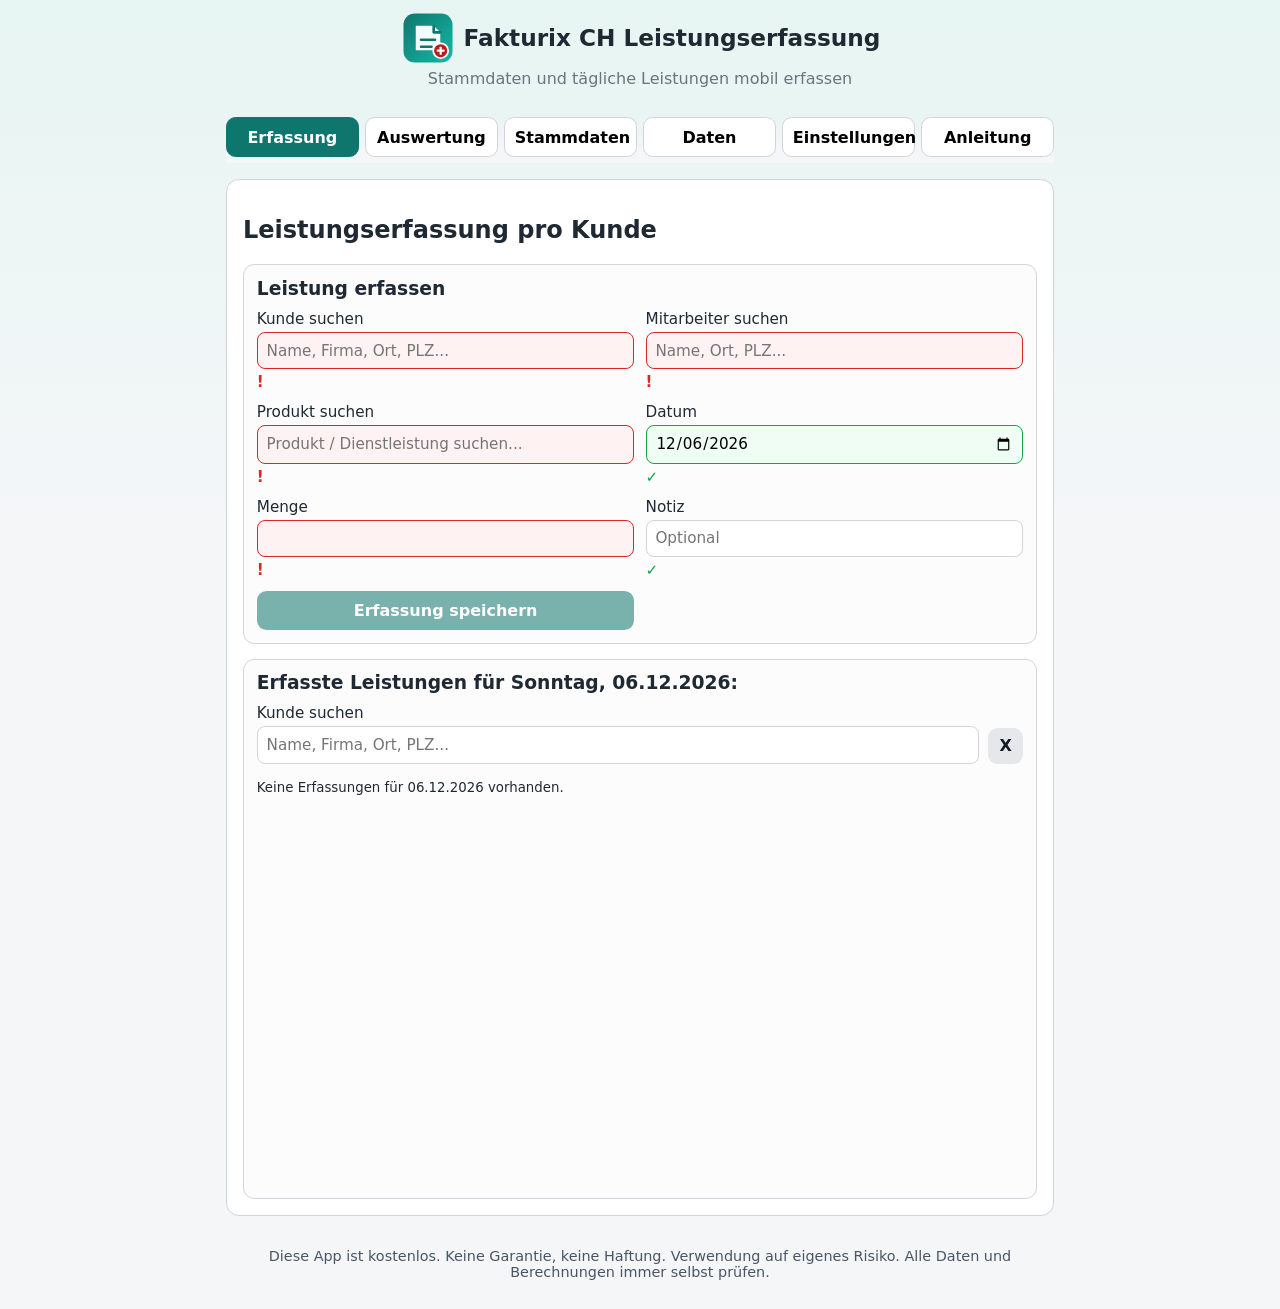
==== commit 008a29de: "Add files via upload" ====
--- a/leistungserfassung/index.html
+++ b/leistungserfassung/index.html
@@ -20,8 +20,8 @@
   <main class="container">
     <nav class="tabs tabs-main" role="tablist" aria-label="Hauptbereiche">
       <button class="tab active" data-tab="erfassung" role="tab" aria-selected="true">Erfassung</button>
+      <button class="tab" data-tab="auswertung" role="tab" aria-selected="false">Auswertung</button>
       <button class="tab" data-tab="stammdaten" role="tab" aria-selected="false">Stammdaten</button>
-      <button class="tab" data-tab="auswertung" role="tab" aria-selected="false">Auswertung</button>
       <button class="tab" data-tab="wartung" role="tab" aria-selected="false">Daten</button>
       <button class="tab" data-tab="einstellungen" role="tab" aria-selected="false">Einstellungen</button>
       <button class="tab" data-tab="anleitung" role="tab" aria-selected="false">Anleitung</button>
@@ -81,32 +81,32 @@
       </section>
     </section>
 
-
-            <section id="auswertung" class="panel" role="tabpanel" hidden>
-      <nav class="tabs tabs-sub" role="tablist" aria-label="Auswertung Untermenü">
-        <button class="subtab active" data-subtab="auswertung-stunden" role="tab" aria-selected="true">Stunden</button>
-        <button class="subtab" data-subtab="auswertung-produkte" role="tab" aria-selected="false">Produkte</button>
-      </nav>
-
-      <h2>Auswertung</h2>
-      <section class="subsection">
-        <label>Monat
-          <input id="reportMonth" type="month" />
-        </label>
-      </section>
-
-      <section id="auswertung-stunden" class="subpanel active" role="tabpanel">
-        <section class="subsection">
-          <div id="reportCalendar" class="report-calendar-wrap"></div>
-        </section>
-      </section>
-
-      <section id="auswertung-produkte" class="subpanel" role="tabpanel" hidden>
-        <section class="subsection">
-          <div id="reportCalendarProducts" class="report-calendar-wrap"></div>
-        </section>
-      </section>
-    </section>
+
+            <section id="auswertung" class="panel" role="tabpanel" hidden>
+      <nav class="tabs tabs-sub" role="tablist" aria-label="Auswertung Untermenü">
+        <button class="subtab active" data-subtab="auswertung-stunden" role="tab" aria-selected="true">Stunden</button>
+        <button class="subtab" data-subtab="auswertung-produkte" role="tab" aria-selected="false">Produkte</button>
+      </nav>
+
+      <h2>Auswertung</h2>
+      <section class="subsection">
+        <label>Monat
+          <input id="reportMonth" type="month" />
+        </label>
+      </section>
+
+      <section id="auswertung-stunden" class="subpanel active" role="tabpanel">
+        <section class="subsection">
+          <div id="reportCalendar" class="report-calendar-wrap"></div>
+        </section>
+      </section>
+
+      <section id="auswertung-produkte" class="subpanel" role="tabpanel" hidden>
+        <section class="subsection">
+          <div id="reportCalendarProducts" class="report-calendar-wrap"></div>
+        </section>
+      </section>
+    </section>
     <section id="stammdaten" class="panel" role="tabpanel" hidden>
       <nav class="tabs tabs-sub" role="tablist" aria-label="Stammdaten">
         <button class="subtab active" data-subtab="stamm-kunden" role="tab" aria-selected="true">Kunden</button>
@@ -338,6 +338,18 @@
             <option value="10">10</option>
             <option value="11">11</option>
             <option value="12">12</option>
+            <option value="13">13</option>
+            <option value="14">14</option>
+            <option value="15">15</option>
+            <option value="16">16</option>
+            <option value="17">17</option>
+            <option value="18">18</option>
+            <option value="19">19</option>
+            <option value="20">20</option>
+            <option value="21">21</option>
+            <option value="22">22</option>
+            <option value="23">23</option>
+            <option value="24">24</option>
           </select>
         </label>
         <button type="submit" class="primary">Einstellungen speichern</button>
@@ -356,42 +368,42 @@
         </div>
       </section>
     </section>
-    <section id="anleitung" class="panel" role="tabpanel" hidden>
-      <h2>Anleitung</h2>
-      <section class="subsection guide">
-        <h3>Allgemein</h3>
-        <p>Mobile Stammdaten- und Leistungserfassung, lokal im Browser gespeichert, mit regelmässigem Export (z.B. auf Google Drive oder iCloud).</p>
-        <p>Einmal monatlich kann der neueste Export in der separaten Desktop App "Fakturix CH Abrechung" importiert werden. Dort können daraus Monatsrechnungen mit Einzahlungsschein generiert und deren Zahlungsstatus überwacht werden.</p>
-        <p>Zudem lassen sich Stundenauswertungen für Kunden und Mitarbeiter auf Monatsbasis generieren. Auch Auswertungen für Produkte lassen sich erstellen.</p>
-      </section>
-
-      <section class="subsection guide">
-        <h3>So ist die App gedacht</h3>
-        <ol>
-          <li>Zuerst unter <strong>Stammdaten</strong> alles einmalig erfassen: Kunden, Mitarbeiter, Produkte und Produkttypen.</li>
-          <li>Unter <strong>Einstellungen</strong> Währung und Aufbewahrungsdauer prüfen/speichern.</li>
-          <li>Danach täglich unter <strong>Erfassung</strong> die Leistungen erfassen.</li>
-          <li>Unter <strong>Auswertung</strong> sieht man die erfassten Stunden oder Produkte übersichtlich in einem Monatskalender.</li>
-          <li>Täglich die Daten exportieren und auf ein Clouddrive sichern damit nichts verloren geht.</li>
-          <li>Am Monatsende: Aktuelleste Export-Datei, welche alle Leistungen des Monats enthält in Fakturix CH Abrechung importieren und dann die Rechnungen erstellen.</li>
-        </ol>
-      </section>
-
-      <section class="subsection guide">
-        <h3>Empfohlener Tagesablauf</h3>
-        <ol>
-          <li>Leistung erfassen direkt nach dem Einsatz.</li>
-          <li>Kurze Kontrolle der Tagesliste.</li>
-          <li>Am Tagesende Export ausführen und Datei sichern (z.B. auf Google Drive oder iCloud).</li>
-        </ol>
-      </section>
-
-      <section class="subsection guide guide-warning">
-        <h3>Wichtig: Regelmässig exportieren</h3>
-        <p><strong>Wichtig:</strong> Alle Daten werden im Local Storage des Browsers gespeichert und können bei Browser-Reset, App-/Browser-Update oder Gerätewechsel verloren gehen.</p>
-        <p>Exportiere die Daten regelmässig (am besten täglich) und speichere die Datei zusätzlich in einer Cloud, z.B. Google Drive.</p>
-        <p>Falls Daten verloren gehen, kann ein früherer Export über <strong>Daten &gt; Import</strong> wieder importiert werden.</p>
-      </section>
+    <section id="anleitung" class="panel" role="tabpanel" hidden>
+      <h2>Anleitung</h2>
+      <section class="subsection guide">
+        <h3>Allgemein</h3>
+        <p>Mobile Stammdaten- und Leistungserfassung, lokal im Browser gespeichert, mit regelmässigem Export (z.B. auf Google Drive oder iCloud).</p>
+        <p>Einmal monatlich kann der neueste Export in der separaten Desktop App "Fakturix CH Abrechung" importiert werden. Dort können daraus Monatsrechnungen mit Einzahlungsschein generiert und deren Zahlungsstatus überwacht werden.</p>
+        <p>Zudem lassen sich Stundenauswertungen für Kunden und Mitarbeiter auf Monatsbasis generieren. Auch Auswertungen für Produkte lassen sich erstellen.</p>
+      </section>
+
+      <section class="subsection guide">
+        <h3>So ist die App gedacht</h3>
+        <ol>
+          <li>Zuerst unter <strong>Stammdaten</strong> alles einmalig erfassen: Kunden, Mitarbeiter, Produkte und Produkttypen.</li>
+          <li>Unter <strong>Einstellungen</strong> Währung und Aufbewahrungsdauer prüfen/speichern.</li>
+          <li>Danach täglich unter <strong>Erfassung</strong> die Leistungen erfassen.</li>
+          <li>Unter <strong>Auswertung</strong> sieht man die erfassten Stunden oder Produkte übersichtlich in einem Monatskalender.</li>
+          <li>Täglich die Daten exportieren und auf ein Clouddrive sichern damit nichts verloren geht.</li>
+          <li>Am Monatsende: Aktuelleste Export-Datei, welche alle Leistungen des Monats enthält in Fakturix CH Abrechung importieren und dann die Rechnungen erstellen.</li>
+        </ol>
+      </section>
+
+      <section class="subsection guide">
+        <h3>Empfohlener Tagesablauf</h3>
+        <ol>
+          <li>Leistung erfassen direkt nach dem Einsatz.</li>
+          <li>Kurze Kontrolle der Tagesliste.</li>
+          <li>Am Tagesende Export ausführen und Datei sichern (z.B. auf Google Drive oder iCloud).</li>
+        </ol>
+      </section>
+
+      <section class="subsection guide guide-warning">
+        <h3>Wichtig: Regelmässig exportieren</h3>
+        <p><strong>Wichtig:</strong> Alle Daten werden im Local Storage des Browsers gespeichert und können bei Browser-Reset, App-/Browser-Update oder Gerätewechsel verloren gehen.</p>
+        <p>Exportiere die Daten regelmässig (am besten täglich) und speichere die Datei zusätzlich in einer Cloud, z.B. Google Drive.</p>
+        <p>Falls Daten verloren gehen, kann ein früherer Export über <strong>Daten &gt; Import</strong> wieder importiert werden.</p>
+      </section>
     </section>
   </main>
 
@@ -484,3 +496,4 @@
 
 
 
+
--- a/leistungserfassung/styles.css
+++ b/leistungserfassung/styles.css
@@ -813,3 +813,18 @@
 
 
 
+
+/* Auswertung Smartphone Hochformat: horizontales Scrollen statt Spaltenüberlagerung */
+@media (max-width: 640px) {
+  .hours-day-content {
+    overflow-x: auto;
+    overflow-y: hidden;
+    -webkit-overflow-scrolling: touch;
+  }
+
+  .hours-day-content .hours-calendar-cell-columns,
+  .hours-day-content .hours-calendar-list,
+  .hours-day-content .hours-calendar-total {
+    min-width: 480px;
+  }
+}
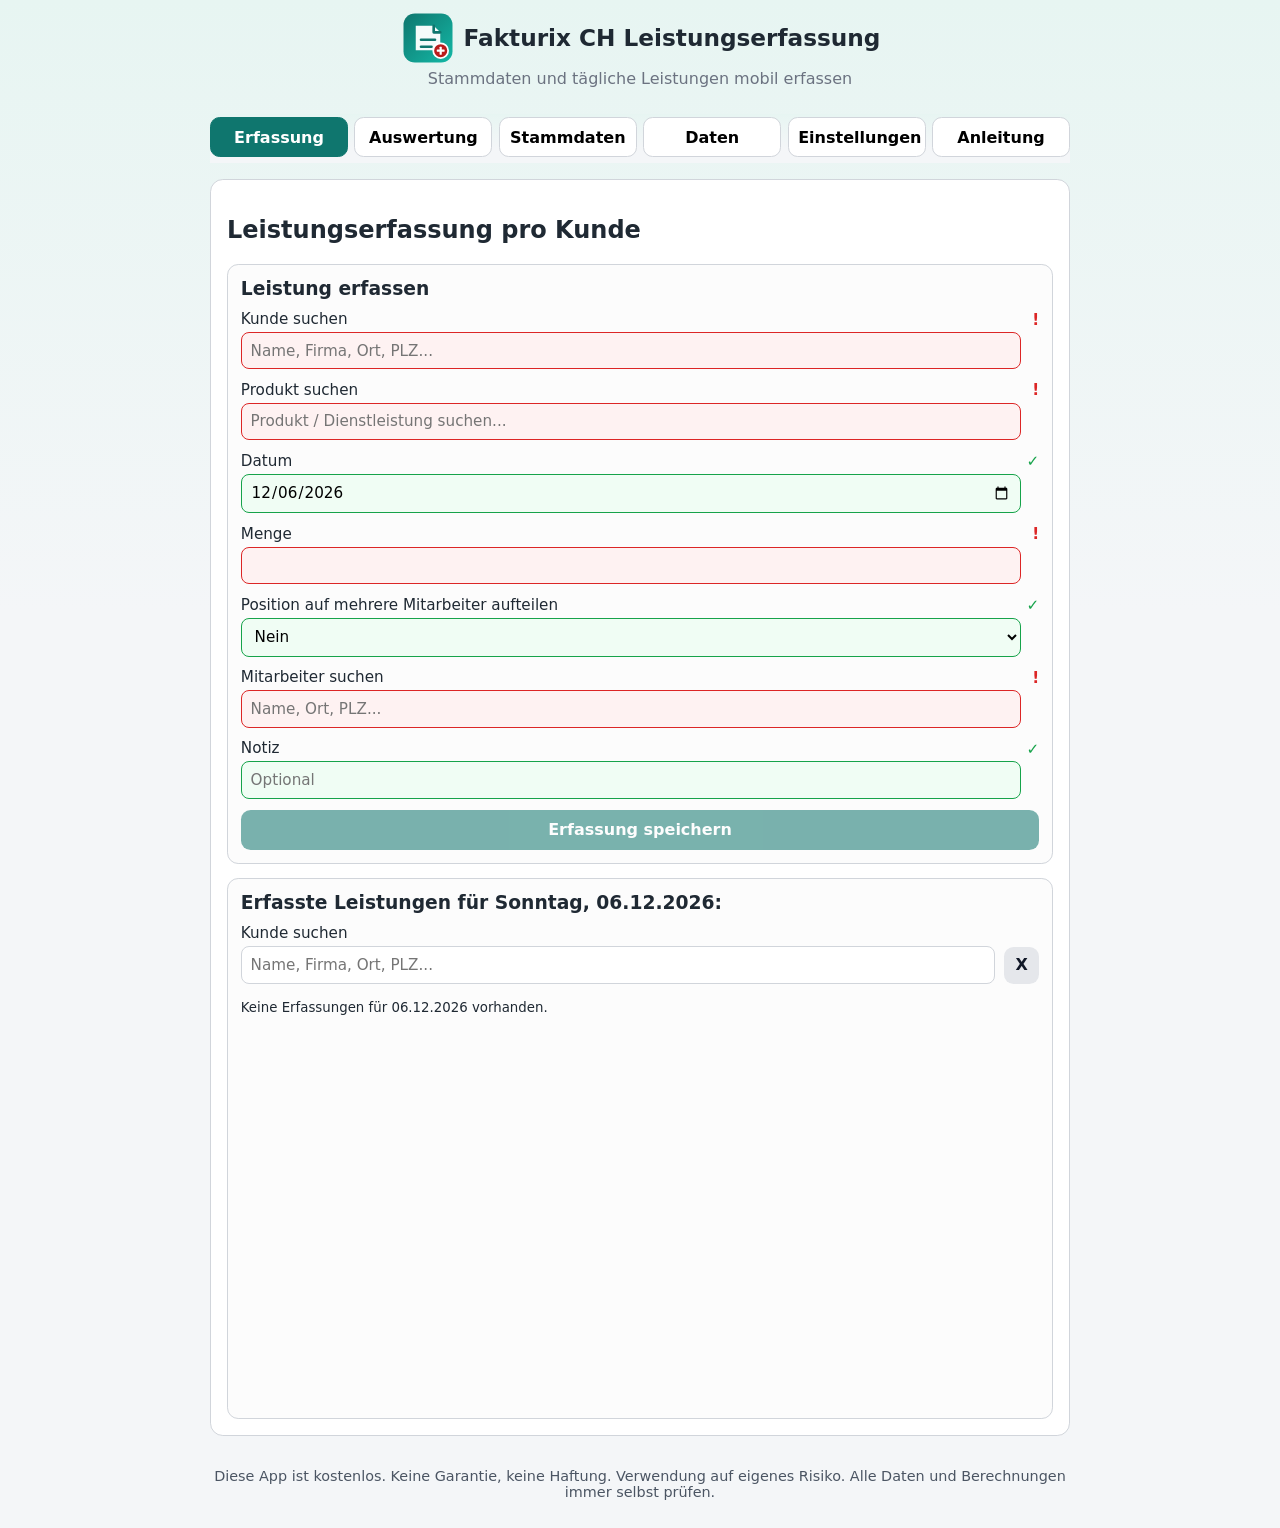
==== commit 82819046: "Add files via upload" ====
--- a/leistungserfassung/index.html
+++ b/leistungserfassung/index.html
@@ -42,7 +42,25 @@
             <input id="entryCustomerDisplay" class="selection-display" type="text" readonly placeholder="Noch kein Kunde gewählt" />
             <input type="hidden" name="customerId" id="entryCustomer" />
           </label>
-          <label>Mitarbeiter suchen
+          <label>Produkt suchen
+            <input id="entryItemSearch" type="text" list="itemSuggestions" placeholder="Produkt / Dienstleistung suchen..." autocomplete="off" required data-required-linked-id="entryItem" />
+            <datalist id="itemSuggestions"></datalist>
+          </label>
+          <label id="entryItemSelectedRow">Produkt ausgewählt
+            <input id="entryItemDisplay" class="selection-display" type="text" readonly placeholder="Noch kein Produkt gewählt" />
+            <input type="hidden" name="itemId" id="entryItem" />
+          </label>
+          <label>Datum
+            <input name="date" id="entryDate" type="date" required />
+          </label>
+          <label>Menge<input name="quantity" type="number" step="0.01" min="0.01" required /></label>
+          <label>Position auf mehrere Mitarbeiter aufteilen
+            <select id="entrySplitEmployees" name="splitEmployees" required>
+              <option value="no" selected>Nein</option>
+              <option value="yes">Ja</option>
+            </select>
+          </label>
+          <label id="entryEmployeeSearchRow">Mitarbeiter suchen
             <input id="entryEmployeeSearch" type="text" list="employeeSuggestions" placeholder="Name, Ort, PLZ..." autocomplete="off" required data-required-linked-id="entryEmployee" />
             <datalist id="employeeSuggestions"></datalist>
           </label>
@@ -50,18 +68,12 @@
             <input id="entryEmployeeDisplay" class="selection-display" type="text" readonly placeholder="Noch kein Mitarbeiter gewählt" />
             <input type="hidden" name="employeeId" id="entryEmployee" />
           </label>
-          <label>Produkt suchen
-            <input id="entryItemSearch" type="text" list="itemSuggestions" placeholder="Produkt / Dienstleistung suchen..." autocomplete="off" required data-required-linked-id="entryItem" />
-            <datalist id="itemSuggestions"></datalist>
-          </label>
-          <label id="entryItemSelectedRow">Produkt ausgewählt
-            <input id="entryItemDisplay" class="selection-display" type="text" readonly placeholder="Noch kein Produkt gewählt" />
-            <input type="hidden" name="itemId" id="entryItem" />
-          </label>
-          <label>Datum
-            <input name="date" id="entryDate" type="date" required />
-          </label>
-          <label>Menge<input name="quantity" type="number" step="0.01" min="0.01" required /></label>
+          <label id="entryEmployeesMultiRow" hidden>
+            <span class="field-label">Mitarbeiter auswählen</span>
+            <div id="entryEmployeesMultiList" class="multi-employee-list"></div>
+            <div id="entryEmployeesSplitDetails" class="multi-employee-split-details" hidden></div>
+            <small id="entryEmployeesSplitHint" class="split-hint" hidden></small>
+          </label>
           <label class="optional-indicator optional-ok">Notiz<input name="note" type="text" placeholder="Optional" /></label>
           <div class="actions">
             <button id="entrySubmitBtn" type="submit" class="primary" disabled>Erfassung speichern</button>
@@ -497,3 +509,13 @@
 
 
 
+
+
+
+
+
+
+
+
+
+
--- a/leistungserfassung/styles.css
+++ b/leistungserfassung/styles.css
@@ -8,8 +8,9 @@
   --border: #d1d5db;
 }
 
-* {
-  box-sizing: border-box;
+
+[hidden] {
+  display: none !important;
 }
 
 body {
@@ -294,7 +295,7 @@
 
 .reset-confirm-label {
   display: flex;
-  align-items: center;
+  align-items: center;`r`n  width: 100%;`r`n  min-width: 0;
   gap: 0.5rem;
   margin: 0.25rem 0 0.7rem;
 }
@@ -419,7 +420,7 @@
 
 .app-title-row {
   display: flex;
-  align-items: center;
+  align-items: center;`r`n  width: 100%;`r`n  min-width: 0;
   justify-content: center;
   gap: 0.5rem;
 }
@@ -520,7 +521,7 @@
 .flash-message::before {
   content: "✓";
   display: inline-flex;
-  align-items: center;
+  align-items: center;`r`n  width: 100%;`r`n  min-width: 0;
   justify-content: center;
   width: 2rem;
   height: 2rem;
@@ -561,9 +562,104 @@
 
 
 
-#entryCustomerSelectedRow,
-#entryEmployeeSelectedRow,
-#entryItemSelectedRow {
+.multi-employee-list {
+  border: 1px solid var(--border);
+  border-radius: 0.5rem;
+  background: #fff;
+  padding: 0.5rem 0.55rem;
+  display: grid;
+  gap: 0.4rem;
+  max-height: 10.5rem;
+  overflow-y: auto;
+}
+
+.multi-employee-list.required-empty {
+  border-color: #dc2626;
+  background: #fef2f2;
+}
+
+.multi-employee-list.required-filled {
+  border-color: #16a34a;
+  background: #f0fdf4;
+}
+
+.multi-employee-option {
+  display: flex;
+  align-items: center;`r`n  width: 100%;`r`n  min-width: 0;
+  gap: 0.5rem;
+  font-size: 0.93rem;
+}
+
+.multi-employee-option input[type="checkbox"] {
+  width: 1rem;
+  height: 1rem;
+  min-height: 1rem;
+  margin: 0;
+  padding: 0;
+}
+.multi-employee-split-details {
+  border: 1px dashed #cbd5e1;
+  border-radius: 0.5rem;
+  background: #ffffff;
+  padding: 0.45rem 0.55rem;
+  margin-top: 0.45rem;
+  display: grid;
+  gap: 0.4rem;
+  overflow: hidden;
+}
+
+.multi-employee-split-details.required-empty {
+  border-color: #dc2626;
+  background: #fef2f2;
+}
+
+.multi-employee-split-details.required-filled {
+  border-color: #16a34a;
+  background: #f0fdf4;
+}
+
+.multi-employee-split-row {
+  display: grid;
+  grid-template-columns: minmax(0, 1fr) minmax(0, 6.2rem);
+  gap: 0.5rem;
+  align-items: center;
+  width: 100%;
+  min-width: 0;
+}
+
+.multi-employee-split-name {
+  font-size: 0.92rem;
+  color: #1f2937;
+  min-width: 0;
+  overflow: hidden;
+  text-overflow: ellipsis;
+  white-space: nowrap;
+}
+
+.multi-employee-split-row input {
+  min-height: 2.1rem;
+  padding: 0.4rem 0.5rem;
+  width: 100%;
+  max-width: 100%;
+  min-width: 0;
+  box-sizing: border-box;
+}
+
+.split-hint {
+  margin-top: 0.3rem;
+  font-size: 0.82rem;
+}
+
+.split-hint-ok {
+  color: #065f46;
+}
+
+.split-hint-error {
+  color: #b91c1c;
+  font-weight: 600;
+}
+#entryCustomerSelectedRow
+,#entryItemSelectedRow {
   display: none;
 }
 
@@ -633,7 +729,7 @@
   padding: 0.5rem 0.35rem;
   display: flex;
   flex-direction: column;
-  align-items: center;
+  align-items: center;`r`n  width: 100%;`r`n  min-width: 0;
   justify-content: center;
   gap: 0.2rem;
 }
@@ -721,7 +817,7 @@
   border-top: 1px solid #d1d5db;
   display: flex;
   justify-content: space-between;
-  align-items: center;
+  align-items: center;`r`n  width: 100%;`r`n  min-width: 0;
   font-size: 0.78rem;
   font-weight: 700;
 }
@@ -828,3 +924,184 @@
     min-width: 480px;
   }
 }
+
+
+
+
+
+
+#entryEmployeeSearchRow,
+#entryEmployeesMultiRow {
+  grid-column: 1 / -1;
+}
+
+
+
+#entryForm {
+  grid-template-columns: 1fr !important;
+}
+
+#entryForm > * {
+  grid-column: 1 / -1;
+}
+
+
+#entryForm * {
+  min-width: 0;
+}
+
+
+#entryForm {
+  width: 100%;
+}
+
+#entryForm > label,
+#entryForm > .actions {
+  width: 100%;
+  max-width: 100%;
+}
+
+#entryForm input,
+#entryForm select,
+#entryForm .multi-employee-list,
+#entryForm .multi-employee-split-details {
+  width: 100%;
+  max-width: 100%;
+}
+
+#entryForm label.required-indicator {
+  padding-right: 1.15rem;
+}
+
+#entryForm label.required-indicator::after {
+  position: absolute;
+  right: 0;
+  top: 0.05rem;
+}
+
+/* Erfassung: harte Breitenbegrenzung pro Zeile */
+#entryForm,
+#entryForm > *,
+#entryForm > label,
+#entryForm > .actions,
+#entryForm > label > input,
+#entryForm > label > select,
+#entryForm > label > .multi-employee-list,
+#entryForm > label > .multi-employee-split-details,
+#entryForm > label > .split-hint {
+  box-sizing: border-box;
+  width: 100%;
+  max-width: 100%;
+  min-width: 0;
+}
+
+#entryForm > label {
+  display: grid;
+  grid-template-columns: minmax(0, 1fr);
+  overflow: hidden;
+}
+
+#entryForm input,
+#entryForm select {
+  display: block;
+}
+
+#entrySubmitBtn {
+  width: 100%;
+  max-width: 100%;
+  box-sizing: border-box;
+}
+
+
+#entryForm > .actions {
+  padding-right: 0 !important;
+  display: grid !important;
+  grid-template-columns: minmax(0, 1fr) !important;
+  gap: 0.55rem;
+}
+
+#entryForm > .actions button {
+  width: 100% !important;
+  max-width: 100% !important;
+  min-width: 0 !important;
+  box-sizing: border-box !important;
+  justify-self: stretch;
+  flex: none !important;
+}
+
+
+/* Erfassung: Mehrfachauswahl Mitarbeiter linksbuendig */
+#entryEmployeesMultiRow {
+  margin-left: 0 !important;
+  padding-left: 0 !important;
+}
+
+#entryEmployeesMultiRow .multi-employee-list {
+  margin-left: 0 !important;
+}
+
+#entryEmployeesMultiRow .multi-employee-option {
+  margin: 0 !important;
+  padding: 0 !important;
+  display: grid !important;
+  grid-template-columns: 1rem minmax(0, 1fr) !important;
+  column-gap: 0.5rem;
+  row-gap: 0;
+  align-items: start !important;
+  justify-content: start !important;
+}
+
+#entryEmployeesMultiRow .multi-employee-option input[type="checkbox"] {
+  justify-self: start !important;
+  align-self: start !important;
+  margin-top: 0.1rem !important;
+}
+
+/* Mehrfachauswahl: Marker direkt hinter 'Mitarbeiter auswählen' */
+#entryEmployeesMultiRow.required-indicator::after {
+  content: none !important;
+}
+
+#entryEmployeesMultiRow .field-label {
+  display: inline-block;
+}
+
+#entryEmployeesMultiRow.required-indicator.required-empty .field-label::after {
+  content: " !";
+  color: #dc2626;
+  font-weight: 800;
+}
+
+#entryEmployeesMultiRow.required-indicator.required-filled .field-label::after {
+  content: " ✓";
+  color: #16a34a;
+  font-weight: 800;
+}
+
+/* Mehrfachauswahl Mitarbeiter: Marker pro Checkbox */
+#entryEmployeesMultiRow .multi-employee-option input[type="checkbox"] + span::after {
+  content: " !";
+  color: #dc2626;
+  font-weight: 800;
+}
+
+#entryEmployeesMultiRow .multi-employee-option input[type="checkbox"]:checked + span::after {
+  content: " ✓";
+  color: #16a34a;
+}
+
+/* Mehrfachauswahl: Standard-Labelmarker auf Zeilen ausblenden (sonst doppelt) */
+#entryEmployeesMultiRow .multi-employee-option.required-indicator::after {
+  content: none !important;
+}
+
+
+
+
+
+
+/* Erfassung: nur diese zwei Auswahlanzeigen ausblenden */
+#entryForm > #entryCustomerSelectedRow,
+#entryForm > #entryItemSelectedRow {
+  display: none !important;
+}
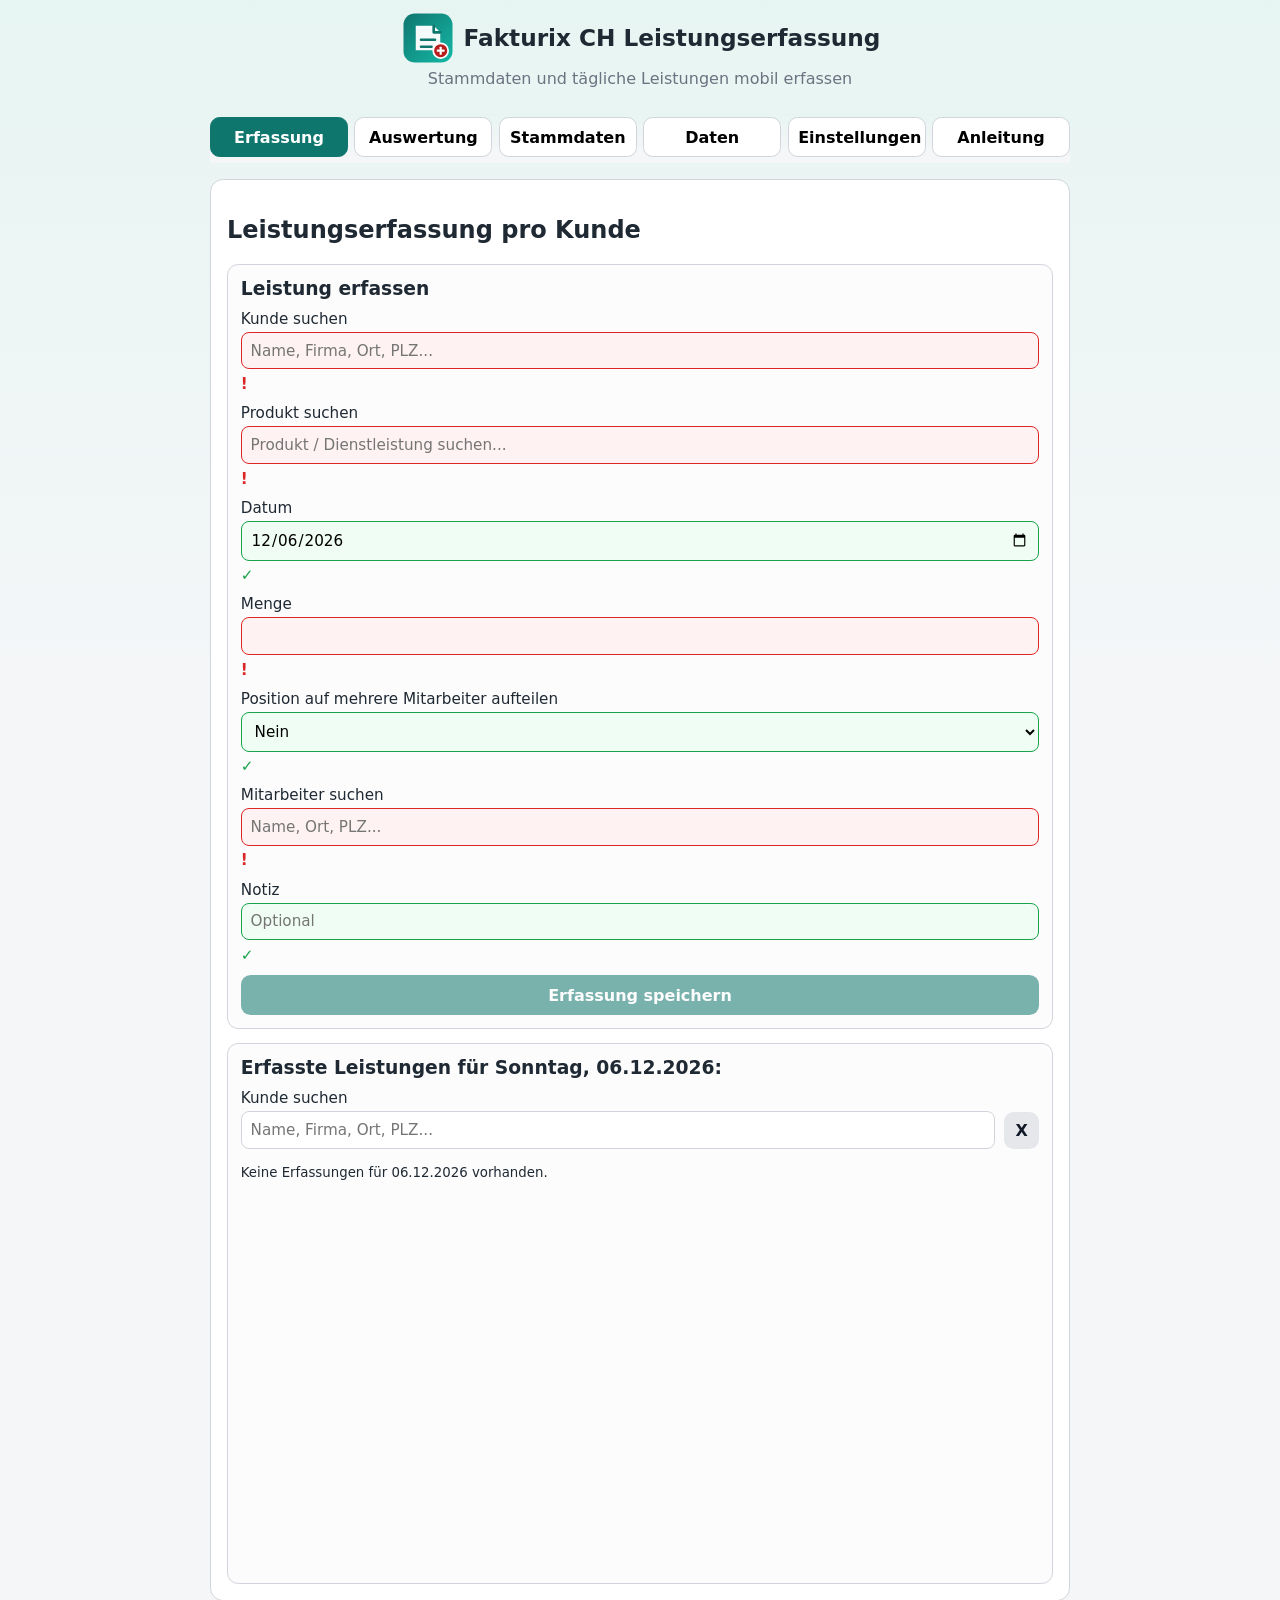
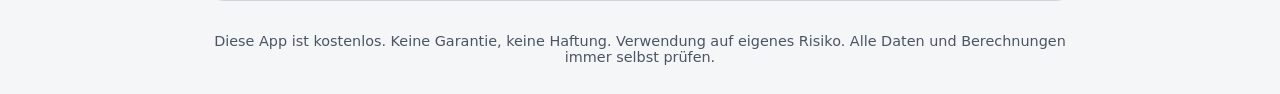
==== commit f67b827a: "Add files via upload" ====
--- a/leistungserfassung/index.html
+++ b/leistungserfassung/index.html
@@ -1,4 +1,4 @@
-﻿<!doctype html>
+<!doctype html>
 <html lang="de-CH">
 <head>
   <meta charset="UTF-8" />
@@ -96,8 +96,11 @@
 
             <section id="auswertung" class="panel" role="tabpanel" hidden>
       <nav class="tabs tabs-sub" role="tablist" aria-label="Auswertung Untermenü">
-        <button class="subtab active" data-subtab="auswertung-stunden" role="tab" aria-selected="true">Stunden</button>
-        <button class="subtab" data-subtab="auswertung-produkte" role="tab" aria-selected="false">Produkte</button>
+        <button class="subtab active" data-subtab="auswertung-stunden" role="tab" aria-selected="true">Kalender Kunden</button>
+        <button class="subtab" data-subtab="auswertung-stunden-mitarbeiter" role="tab" aria-selected="false">Kalender Mitarbeiter</button>
+        <button class="subtab" data-subtab="auswertung-produkte" role="tab" aria-selected="false">Produkte Kunden</button>
+        <button class="subtab" data-subtab="auswertung-stunden-summen" role="tab" aria-selected="false">Stunden Summen</button>
+        <button class="subtab" data-subtab="auswertung-stunden-detail" role="tab" aria-selected="false">Stunden Detail</button>
       </nav>
 
       <h2>Auswertung</h2>
@@ -113,17 +116,34 @@
         </section>
       </section>
 
+
+      <section id="auswertung-stunden-mitarbeiter" class="subpanel" role="tabpanel" hidden>
+        <section class="subsection">
+          <div id="reportCalendarEmployees" class="report-calendar-wrap"></div>
+        </section>
+      </section>
       <section id="auswertung-produkte" class="subpanel" role="tabpanel" hidden>
         <section class="subsection">
           <div id="reportCalendarProducts" class="report-calendar-wrap"></div>
         </section>
       </section>
+      <section id="auswertung-stunden-summen" class="subpanel" role="tabpanel" hidden>
+        <section class="subsection">
+          <div id="reportHourSums" class="report-calendar-wrap"></div>
+        </section>
+      </section>
+      <section id="auswertung-stunden-detail" class="subpanel" role="tabpanel" hidden>
+        <section class="subsection">
+          <div id="reportHourDetails" class="report-calendar-wrap"></div>
+        </section>
+      </section>
+
     </section>
     <section id="stammdaten" class="panel" role="tabpanel" hidden>
       <nav class="tabs tabs-sub" role="tablist" aria-label="Stammdaten">
         <button class="subtab active" data-subtab="stamm-kunden" role="tab" aria-selected="true">Kunden</button>
         <button class="subtab" data-subtab="stamm-mitarbeiter" role="tab" aria-selected="false">Mitarbeiter</button>
-        <button class="subtab" data-subtab="stamm-produkte" role="tab" aria-selected="false">Produkte</button>        <button class="subtab" data-subtab="stamm-produkttypen" role="tab" aria-selected="false">Produkttypen</button>
+        <button class="subtab" data-subtab="stamm-produkte" role="tab" aria-selected="false">Produkte Kunden</button>        <button class="subtab" data-subtab="stamm-produkttypen" role="tab" aria-selected="false">Produkttypen</button>
       </nav>
 
       <section id="stamm-kunden" class="subpanel active" role="tabpanel">
@@ -222,7 +242,7 @@
       </section>
 
       <section id="stamm-produkte" class="subpanel" role="tabpanel" hidden>
-        <h2>Produkte</h2>
+        <h2>Produkte Kunden</h2>
         <section class="subsection">
           <h3>Produkt erfassen</h3>
           <form id="itemForm" class="form-grid">
@@ -519,3 +539,12 @@
 
 
 
+
+
+
+
+
+
+
+
+
--- a/leistungserfassung/styles.css
+++ b/leistungserfassung/styles.css
@@ -169,13 +169,13 @@
 }
 
 label.required-indicator.required-filled::after {
-  content: " ✓";
+  content: " \2713";
   color: #16a34a;
   font-weight: 800;
 }
 
 label.optional-indicator.optional-ok::after {
-  content: " ✓";
+  content: " \2713";
   color: #16a34a;
   font-weight: 800;
 }
@@ -212,29 +212,51 @@
   padding: 0.55rem;
 }
 
-button {
-  border: none;
-  border-radius: 0.6rem;
-  padding: 0.65rem 0.8rem;
-  cursor: pointer;
-}
-
-button.primary {
-  background: var(--primary);
-  color: var(--primary-contrast);
-  font-weight: 700;
-}
-
-button.secondary {
-  background: #e5e7eb;
-  color: #111827;
-  font-weight: 600;
-}
-
-button.danger {
-  background: #b91c1c;
-  color: #ffffff;
-  font-weight: 600;
+button {
+  border: none;
+  border-radius: 0.6rem;
+  padding: 0.65rem 0.8rem;
+  cursor: pointer;
+  transition: transform 120ms ease, box-shadow 120ms ease, filter 120ms ease;
+  transform: translateY(0);
+}
+
+button.primary {
+  background: var(--primary);
+  color: var(--primary-contrast);
+  font-weight: 700;
+}
+
+button.secondary {
+  background: #e5e7eb;
+  color: #111827;
+  font-weight: 600;
+}
+
+button.danger {
+  background: #b91c1c;
+  color: #ffffff;
+  font-weight: 600;
+}
+
+button:not(:disabled):hover,
+.tab:hover,
+.subtab:hover {
+  filter: brightness(0.98);
+}
+
+button:not(:disabled):active,
+.tab:active,
+.subtab:active {
+  transform: translateY(1px) scale(0.995);
+  box-shadow: inset 0 1px 2px rgba(0, 0, 0, 0.16);
+}
+
+button:focus-visible,
+.tab:focus-visible,
+.subtab:focus-visible {
+  outline: 2px solid #0f766e;
+  outline-offset: 2px;
 }
 
 .list {
@@ -295,7 +317,9 @@
 
 .reset-confirm-label {
   display: flex;
-  align-items: center;`r`n  width: 100%;`r`n  min-width: 0;
+  align-items: center;
+  width: 100%;
+  min-width: 0;
   gap: 0.5rem;
   margin: 0.25rem 0 0.7rem;
 }
@@ -420,7 +444,9 @@
 
 .app-title-row {
   display: flex;
-  align-items: center;`r`n  width: 100%;`r`n  min-width: 0;
+  align-items: center;
+  width: 100%;
+  min-width: 0;
   justify-content: center;
   gap: 0.5rem;
 }
@@ -519,9 +545,11 @@
 }
 
 .flash-message::before {
-  content: "✓";
+  content: "\2713";
   display: inline-flex;
-  align-items: center;`r`n  width: 100%;`r`n  min-width: 0;
+  align-items: center;
+  width: 100%;
+  min-width: 0;
   justify-content: center;
   width: 2rem;
   height: 2rem;
@@ -585,7 +613,9 @@
 
 .multi-employee-option {
   display: flex;
-  align-items: center;`r`n  width: 100%;`r`n  min-width: 0;
+  align-items: center;
+  width: 100%;
+  min-width: 0;
   gap: 0.5rem;
   font-size: 0.93rem;
 }
@@ -729,7 +759,9 @@
   padding: 0.5rem 0.35rem;
   display: flex;
   flex-direction: column;
-  align-items: center;`r`n  width: 100%;`r`n  min-width: 0;
+  align-items: center;
+  width: 100%;
+  min-width: 0;
   justify-content: center;
   gap: 0.2rem;
 }
@@ -817,7 +849,9 @@
   border-top: 1px solid #d1d5db;
   display: flex;
   justify-content: space-between;
-  align-items: center;`r`n  width: 100%;`r`n  min-width: 0;
+  align-items: center;
+  width: 100%;
+  min-width: 0;
   font-size: 0.78rem;
   font-weight: 700;
 }
@@ -1057,27 +1091,6 @@
   margin-top: 0.1rem !important;
 }
 
-/* Mehrfachauswahl: Marker direkt hinter 'Mitarbeiter auswählen' */
-#entryEmployeesMultiRow.required-indicator::after {
-  content: none !important;
-}
-
-#entryEmployeesMultiRow .field-label {
-  display: inline-block;
-}
-
-#entryEmployeesMultiRow.required-indicator.required-empty .field-label::after {
-  content: " !";
-  color: #dc2626;
-  font-weight: 800;
-}
-
-#entryEmployeesMultiRow.required-indicator.required-filled .field-label::after {
-  content: " ✓";
-  color: #16a34a;
-  font-weight: 800;
-}
-
 /* Mehrfachauswahl Mitarbeiter: Marker pro Checkbox */
 #entryEmployeesMultiRow .multi-employee-option input[type="checkbox"] + span::after {
   content: " !";
@@ -1086,7 +1099,7 @@
 }
 
 #entryEmployeesMultiRow .multi-employee-option input[type="checkbox"]:checked + span::after {
-  content: " ✓";
+  content: " \2713";
   color: #16a34a;
 }
 
@@ -1105,3 +1118,428 @@
 #entryForm > #entryItemSelectedRow {
   display: none !important;
 }
+
+/* Stammdaten: Formulare einspaltig wie Erfassung */
+#stammdaten .form-grid {
+  grid-template-columns: minmax(0, 1fr) !important;
+}
+
+#stammdaten .form-grid > * {
+  grid-column: 1 / -1;
+}
+
+#stammdaten .field-row {
+  grid-template-columns: minmax(0, 1fr) !important;
+}
+
+#stammdaten .form-grid,
+#stammdaten .form-grid > label,
+#stammdaten .form-grid > .actions,
+#stammdaten .form-grid input,
+#stammdaten .form-grid select {
+  width: 100%;
+  max-width: 100%;
+  min-width: 0;
+  box-sizing: border-box;
+}
+
+#stammdaten .form-grid > .actions {
+  display: grid;
+  grid-template-columns: minmax(0, 1fr);
+  gap: 0.55rem;
+}
+
+#stammdaten .form-grid > .actions button {
+  width: 100%;
+  max-width: 100%;
+  min-width: 0;
+  box-sizing: border-box;
+  flex: none;
+}
+
+/* Einstellungen: gleiche Feldgroessen wie Erfassung */
+#settingsForm {
+  grid-template-columns: minmax(0, 1fr) !important;
+  width: 100%;
+}
+
+#settingsForm > * {
+  grid-column: 1 / -1;
+  width: 100%;
+  max-width: 100%;
+  min-width: 0;
+  box-sizing: border-box;
+}
+
+#settingsForm > label,
+#settingsForm > label > input,
+#settingsForm > label > select {
+  width: 100%;
+  max-width: 100%;
+  min-width: 0;
+  box-sizing: border-box;
+}
+
+#settingsForm > button,
+#settingsForm > .actions,
+#settingsForm > .actions > button {
+  width: 100%;
+  max-width: 100%;
+  min-width: 0;
+  box-sizing: border-box;
+}
+
+
+/* Erfassung: Marker unter dem Feld wie in Stammdaten */
+#entryForm label.required-indicator,
+#entryForm label.optional-indicator {
+  padding-right: 0 !important;
+}
+
+#entryForm label.required-indicator::after,
+#entryForm label.optional-indicator::after {
+  position: static !important;
+  right: auto !important;
+  top: auto !important;
+  display: inline-block;
+  margin-top: 0.1rem;
+  justify-self: start;
+}
+
+
+/* Auswertung: Monatsfeld darf den Frame nie überlaufen */
+#auswertung label:has(#reportMonth),
+#reportMonth {
+  width: 100%;
+  max-width: 100%;
+  min-width: 0;
+  box-sizing: border-box;
+}
+
+#reportMonth {
+  inline-size: 100%;
+  min-inline-size: 0;
+}
+
+.hours-customer-divider {
+  list-style: none;
+  height: 0;
+  border-top: 1px dashed #9ca3af;
+  margin: 0.2rem 0;
+}
+
+.hours-customer-total {
+  border-top: 1px solid #cbd5e1;
+  padding-top: 0.2rem;
+  margin-top: 0.12rem;
+  font-weight: 700;
+}
+
+.hours-customer-total .col-customer {
+  color: #111827;
+}
+
+.hours-customer-total .col-rate {
+  color: transparent;
+}
+
+.hours-day-total {
+  border-bottom: 3px double #9ca3af;
+  padding-bottom: 0.28rem;
+}
+
+/* Kundentotal und Tagestotal bewusst gleich gross darstellen */
+.hours-customer-total,
+.hours-day-total {
+  font-size: 0.78rem !important;
+  font-weight: 700 !important;
+  line-height: 1.2;
+}
+
+.hours-customer-total span,
+.hours-customer-total strong,
+.hours-day-total span,
+.hours-day-total strong {
+  font-size: 0.78rem !important;
+  font-weight: 700 !important;
+  line-height: 1.2;
+}
+
+/* Datenzeilen normal, nur Totals fett */
+.hours-calendar-row.hours-money-row:not(.hours-customer-total) strong {
+  font-weight: 400;
+}
+
+/* Produkte-Kalender: gleiche Logik wie Stunden-Kalender */
+.hours-calendar-row.hours-money-row.products-row:not(.hours-customer-total) strong {
+  font-weight: 400;
+}
+
+
+.hours-sum-grid {
+  display: grid;
+  gap: 0.7rem;
+}
+
+.hours-sum-card {
+  border: 1px solid #d8e3d8;
+  border-radius: 0.6rem;
+  background: #f8fcf8;
+  padding: 0.55rem 0.6rem;
+}
+
+.hours-sum-card h4 {
+  margin: 0 0 0.35rem;
+  font-size: 0.86rem;
+}
+
+.hours-sum-head,
+.hours-sum-row,
+.hours-sum-total {
+  display: grid;
+  grid-template-columns: minmax(0, 1fr) minmax(90px, auto);
+  gap: 0.5rem;
+  align-items: center;
+}
+
+.hours-sum-head {
+  border-bottom: 1px dashed #d1d5db;
+  margin-bottom: 0.25rem;
+  padding-bottom: 0.2rem;
+  color: #6b7280;
+  font-size: 0.72rem;
+  font-weight: 700;
+  text-transform: uppercase;
+}
+
+.hours-sum-head span:last-child,
+.hours-sum-row .value,
+.hours-sum-total strong {
+  text-align: right;
+  white-space: nowrap;
+}
+
+.hours-sum-row {
+  font-size: 0.8rem;
+  padding: 0.16rem 0;
+}
+
+.hours-sum-row .value {
+  font-weight: 400;
+}
+
+.hours-sum-row .label {
+  overflow-wrap: anywhere;
+}
+
+.hours-sum-empty {
+  color: #6b7280;
+  font-size: 0.78rem;
+}
+
+.hours-sum-total {
+  border-top: 1px solid #d1d5db;
+  margin-top: 0.3rem;
+  padding-top: 0.26rem;
+  font-size: 0.8rem;
+  font-weight: 700;
+}
+
+
+
+/* Stunden Summen: sichtbare Doppellinie unter Total */
+.hours-sum-total {
+  margin-bottom: 0.3rem;
+  padding-bottom: 0.3rem;
+  border-bottom: 3px double #9ca3af;
+}
+
+
+
+.hours-detail-grid {
+  display: grid;
+  gap: 0.7rem;
+}
+
+.hours-detail-card {
+  border: 1px solid #d8e3d8;
+  border-radius: 0.6rem;
+  background: #f8fcf8;
+  padding: 0.55rem 0.6rem;
+}
+
+.hours-detail-card h4 {
+  margin: 0 0 0.35rem;
+  font-size: 0.9rem;
+}
+
+.hours-detail-head,
+.hours-detail-row,
+.hours-detail-total {
+  display: grid;
+  grid-template-columns: 42px 86px minmax(0, 1fr) minmax(0, 1fr) minmax(72px, auto) minmax(112px, auto) minmax(120px, auto);
+  gap: 0.4rem;
+  align-items: center;
+}
+
+.hours-detail-head {
+  border-bottom: 1px dashed #d1d5db;
+  margin-bottom: 0.25rem;
+  padding-bottom: 0.2rem;
+  color: #6b7280;
+  font-size: 0.72rem;
+  font-weight: 700;
+  text-transform: uppercase;
+}
+
+.hours-detail-body {
+  display: grid;
+  gap: 0.2rem;
+}
+
+.hours-detail-row {
+  font-size: 0.8rem;
+}
+
+.hours-detail-row span:nth-child(3),
+.hours-detail-row span:nth-child(4) {
+  overflow-wrap: anywhere;
+}
+
+.hours-detail-row strong,
+.hours-detail-head span:nth-child(5),
+.hours-detail-head span:nth-child(6),
+.hours-detail-head span:nth-child(7),
+.hours-detail-total strong {
+  text-align: right;
+  white-space: nowrap;
+}
+
+.hours-detail-total {
+  margin-top: 0.32rem;
+  padding-top: 0.26rem;
+  border-top: 1px solid #d1d5db;
+  border-bottom: 3px double #9ca3af;
+  padding-bottom: 0.28rem;
+  font-size: 0.82rem;
+  font-weight: 700;
+}
+
+.hours-detail-total span {
+  grid-column: 1 / 5;
+}
+
+.hours-detail-total strong:first-of-type {
+  grid-column: 5;
+}
+
+.hours-detail-total strong:last-of-type {
+  grid-column: 7;
+}
+
+@media (max-width: 640px) {
+  .hours-detail-card {
+    overflow-x: auto;
+    -webkit-overflow-scrolling: touch;
+  }
+
+  .hours-detail-head,
+  .hours-detail-body,
+  .hours-detail-total {
+    min-width: 760px;
+  }
+}
+
+.hours-detail-row strong {
+  font-weight: 400;
+}
+
+
+.hours-detail-title-row {
+  display: flex;
+  align-items: center;
+  gap: 0.45rem;
+  margin-bottom: 0.35rem;
+}
+
+.hours-detail-title-row h4 {
+  margin: 0;
+}
+
+.hours-detail-copy-btn {
+  padding: 0.35rem 0.55rem;
+  font-size: 0.74rem;
+  border-radius: 0.45rem;
+  line-height: 1.15;
+  white-space: nowrap;
+}
+
+
+
+
+
+
+
+
+
+
+
+
+/* Auswertung Alignment Fix (einheitliche Spaltenbasis) */
+.hours-day-content .hours-calendar-cell-columns,
+.hours-day-content .hours-calendar-list,
+.hours-day-content .hours-calendar-total,
+.hours-day-content .hours-day-empty {
+  margin-left: 1ch;
+}
+
+@media (max-width: 640px) {
+  .hours-day-content .hours-calendar-cell-columns,
+  .hours-day-content .hours-calendar-list,
+  .hours-day-content .hours-calendar-total,
+  .hours-day-content .hours-day-empty {
+    min-width: calc(480px + 1ch);
+    box-sizing: border-box;
+  }
+}
+
+
+/* Auswertung Tagestotal-Spalten: gleiche Breitenbasis wie Detailzeilen */
+.hours-day-content .hours-calendar-cell-columns,
+.hours-day-content .hours-calendar-list,
+.hours-day-content .hours-calendar-total {
+  width: auto;
+}
+
+
+.hours-sum-title-row {
+  margin-bottom: 0.35rem;
+}
+
+.hours-sum-title-row h4 {
+  margin: 0;
+}
+
+.hours-sum-copy-btn {
+  padding: 0.35rem 0.55rem;
+  font-size: 0.74rem;
+  border-radius: 0.45rem;
+  line-height: 1.15;
+  white-space: nowrap;
+}
+
+
+
+.hours-sum-actions {
+  margin-top: 0.35rem;
+  display: flex;
+  justify-content: flex-end;
+}
+
+
+
+.hours-detail-actions {
+  margin-top: 0.35rem;
+  display: flex;
+  justify-content: flex-end;
+}
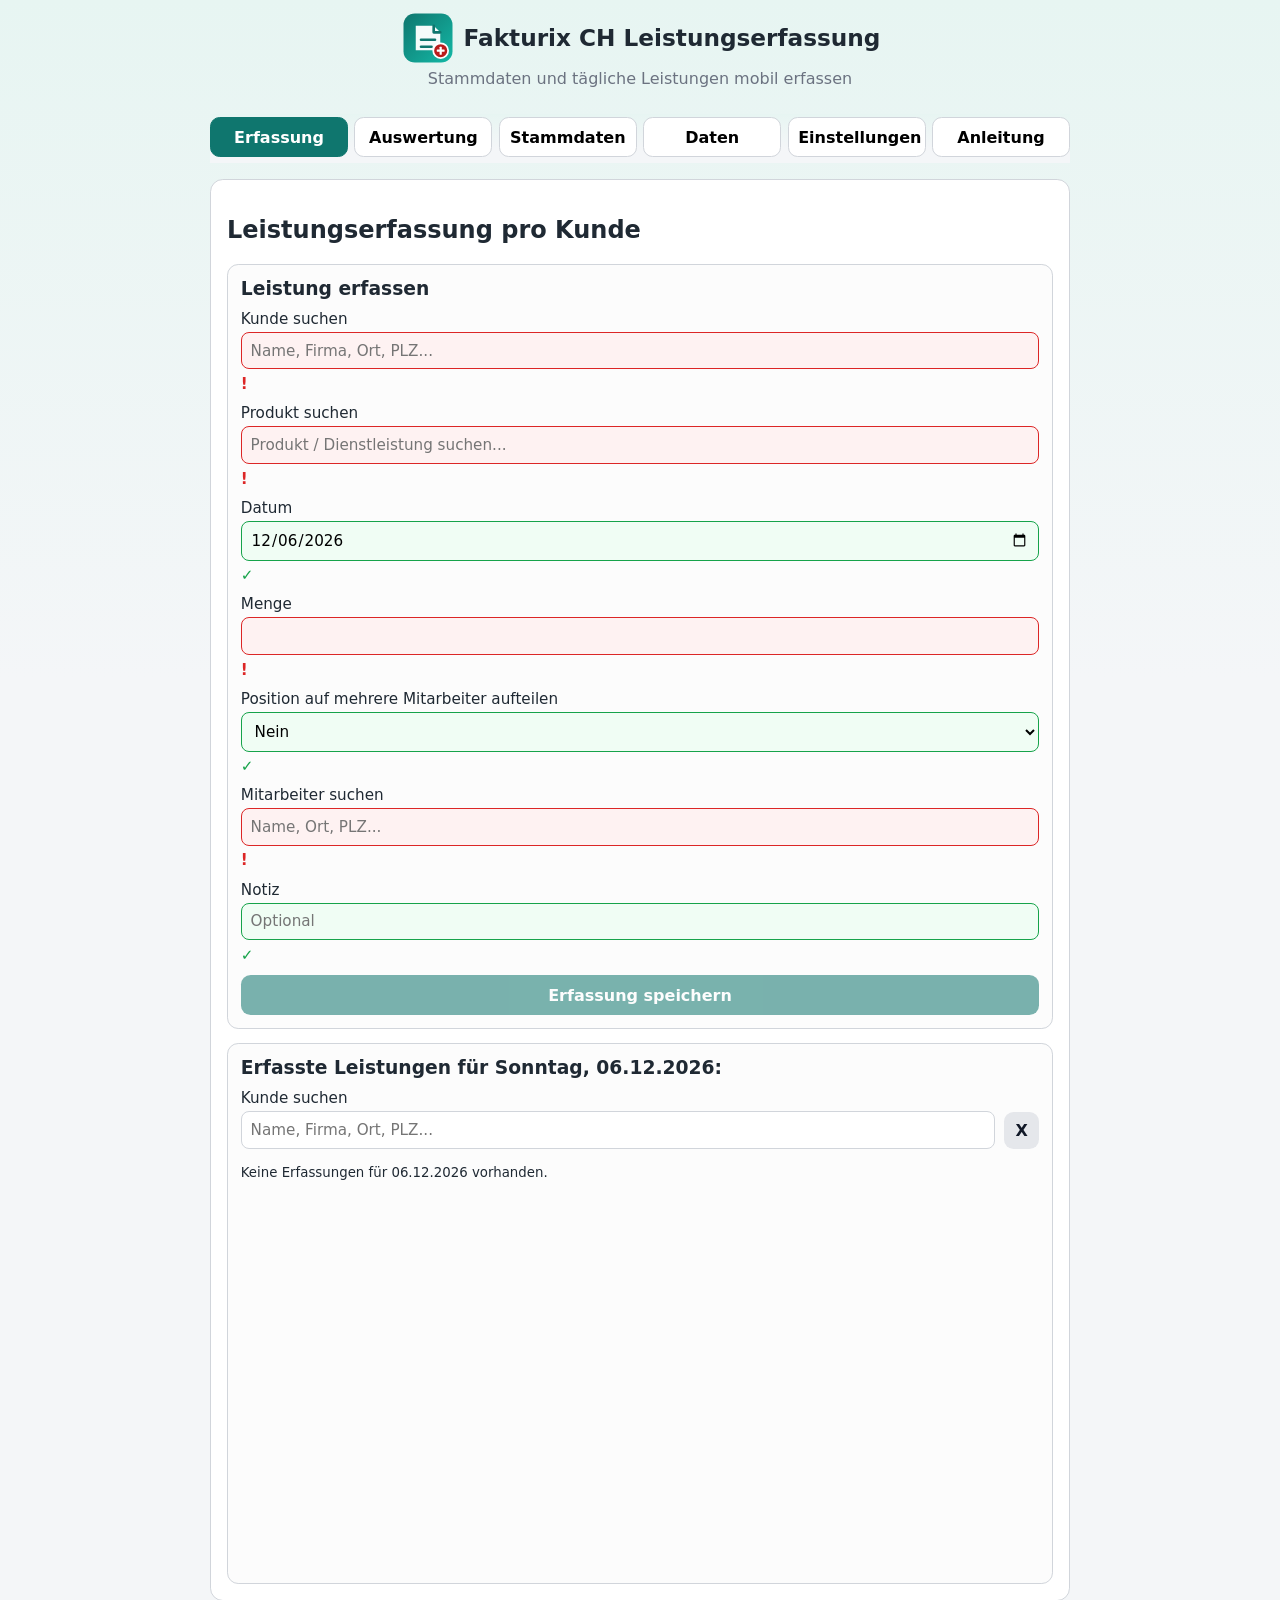
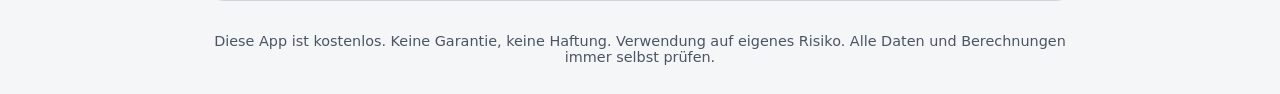
==== commit 83a59425: "Add files via upload" ====
--- a/leistungserfassung/index.html
+++ b/leistungserfassung/index.html
@@ -1,4 +1,4 @@
-<!doctype html>
+﻿<!doctype html>
 <html lang="de-CH">
 <head>
   <meta charset="UTF-8" />
@@ -98,9 +98,12 @@
       <nav class="tabs tabs-sub" role="tablist" aria-label="Auswertung Untermenü">
         <button class="subtab active" data-subtab="auswertung-stunden" role="tab" aria-selected="true">Kalender Kunden</button>
         <button class="subtab" data-subtab="auswertung-stunden-mitarbeiter" role="tab" aria-selected="false">Kalender Mitarbeiter</button>
-        <button class="subtab" data-subtab="auswertung-produkte" role="tab" aria-selected="false">Produkte Kunden</button>
+        <button class="subtab" data-subtab="auswertung-produkte" role="tab" aria-selected="false">Kalender Produkte</button>
         <button class="subtab" data-subtab="auswertung-stunden-summen" role="tab" aria-selected="false">Stunden Summen</button>
-        <button class="subtab" data-subtab="auswertung-stunden-detail" role="tab" aria-selected="false">Stunden Detail</button>
+        <button class="subtab" data-subtab="auswertung-produkte-summen" role="tab" aria-selected="false">Produkte Summen</button>
+        <button class="subtab" data-subtab="auswertung-produkte-detail" role="tab" aria-selected="false">Produkte Details</button>
+        <button class="subtab" data-subtab="auswertung-kunden-detail" role="tab" aria-selected="false">Kunden Details</button>
+        <button class="subtab" data-subtab="auswertung-stunden-detail" role="tab" aria-selected="false">Stunden Details</button>
       </nav>
 
       <h2>Auswertung</h2>
@@ -130,6 +133,22 @@
       <section id="auswertung-stunden-summen" class="subpanel" role="tabpanel" hidden>
         <section class="subsection">
           <div id="reportHourSums" class="report-calendar-wrap"></div>
+        </section>
+      </section>
+      <section id="auswertung-produkte-summen" class="subpanel" role="tabpanel" hidden>
+        <section class="subsection">
+          <div id="reportProductSums" class="report-calendar-wrap"></div>
+        </section>
+      </section>
+
+      <section id="auswertung-produkte-detail" class="subpanel" role="tabpanel" hidden>
+        <section class="subsection">
+          <div id="reportProductDetails" class="report-calendar-wrap"></div>
+        </section>
+      </section>
+      <section id="auswertung-kunden-detail" class="subpanel" role="tabpanel" hidden>
+        <section class="subsection">
+          <div id="reportCustomerDetails" class="report-calendar-wrap"></div>
         </section>
       </section>
       <section id="auswertung-stunden-detail" class="subpanel" role="tabpanel" hidden>
@@ -143,7 +162,7 @@
       <nav class="tabs tabs-sub" role="tablist" aria-label="Stammdaten">
         <button class="subtab active" data-subtab="stamm-kunden" role="tab" aria-selected="true">Kunden</button>
         <button class="subtab" data-subtab="stamm-mitarbeiter" role="tab" aria-selected="false">Mitarbeiter</button>
-        <button class="subtab" data-subtab="stamm-produkte" role="tab" aria-selected="false">Produkte Kunden</button>        <button class="subtab" data-subtab="stamm-produkttypen" role="tab" aria-selected="false">Produkttypen</button>
+        <button class="subtab" data-subtab="stamm-produkte" role="tab" aria-selected="false">Produkte</button>        <button class="subtab" data-subtab="stamm-produkttypen" role="tab" aria-selected="false">Produkttypen</button>
       </nav>
 
       <section id="stamm-kunden" class="subpanel active" role="tabpanel">
@@ -548,3 +567,16 @@
 
 
 
+
+
+
+
+
+
+
+
+
+
+
+
+
--- a/leistungserfassung/styles.css
+++ b/leistungserfassung/styles.css
@@ -759,9 +759,7 @@
   padding: 0.5rem 0.35rem;
   display: flex;
   flex-direction: column;
-  align-items: center;
-  width: 100%;
-  min-width: 0;
+  align-items: center;`r`n  width: 100%;`r`n  min-width: 0;
   justify-content: center;
   gap: 0.2rem;
 }
@@ -849,9 +847,7 @@
   border-top: 1px solid #d1d5db;
   display: flex;
   justify-content: space-between;
-  align-items: center;
-  width: 100%;
-  min-width: 0;
+  align-items: center;`r`n  width: 100%;`r`n  min-width: 0;
   font-size: 0.78rem;
   font-weight: 700;
 }
@@ -1472,35 +1468,14 @@
   border-radius: 0.45rem;
   line-height: 1.15;
   white-space: nowrap;
-}
-
-
-
-
-
-
-
-
-
-
-
-
-/* Auswertung Alignment Fix (einheitliche Spaltenbasis) */
-.hours-day-content .hours-calendar-cell-columns,
-.hours-day-content .hours-calendar-list,
-.hours-day-content .hours-calendar-total,
-.hours-day-content .hours-day-empty {
-  margin-left: 1ch;
-}
-
-@media (max-width: 640px) {
-  .hours-day-content .hours-calendar-cell-columns,
-  .hours-day-content .hours-calendar-list,
-  .hours-day-content .hours-calendar-total,
-  .hours-day-content .hours-day-empty {
-    min-width: calc(480px + 1ch);
-    box-sizing: border-box;
-  }
+}+
+@media (max-width: 640px) {
+  .hours-day-content .hours-calendar-cell-columns,
+  .hours-day-content .hours-calendar-list,
+  .hours-day-content .hours-calendar-total {
+    min-width: 480px;
+  }
 }
 
 
